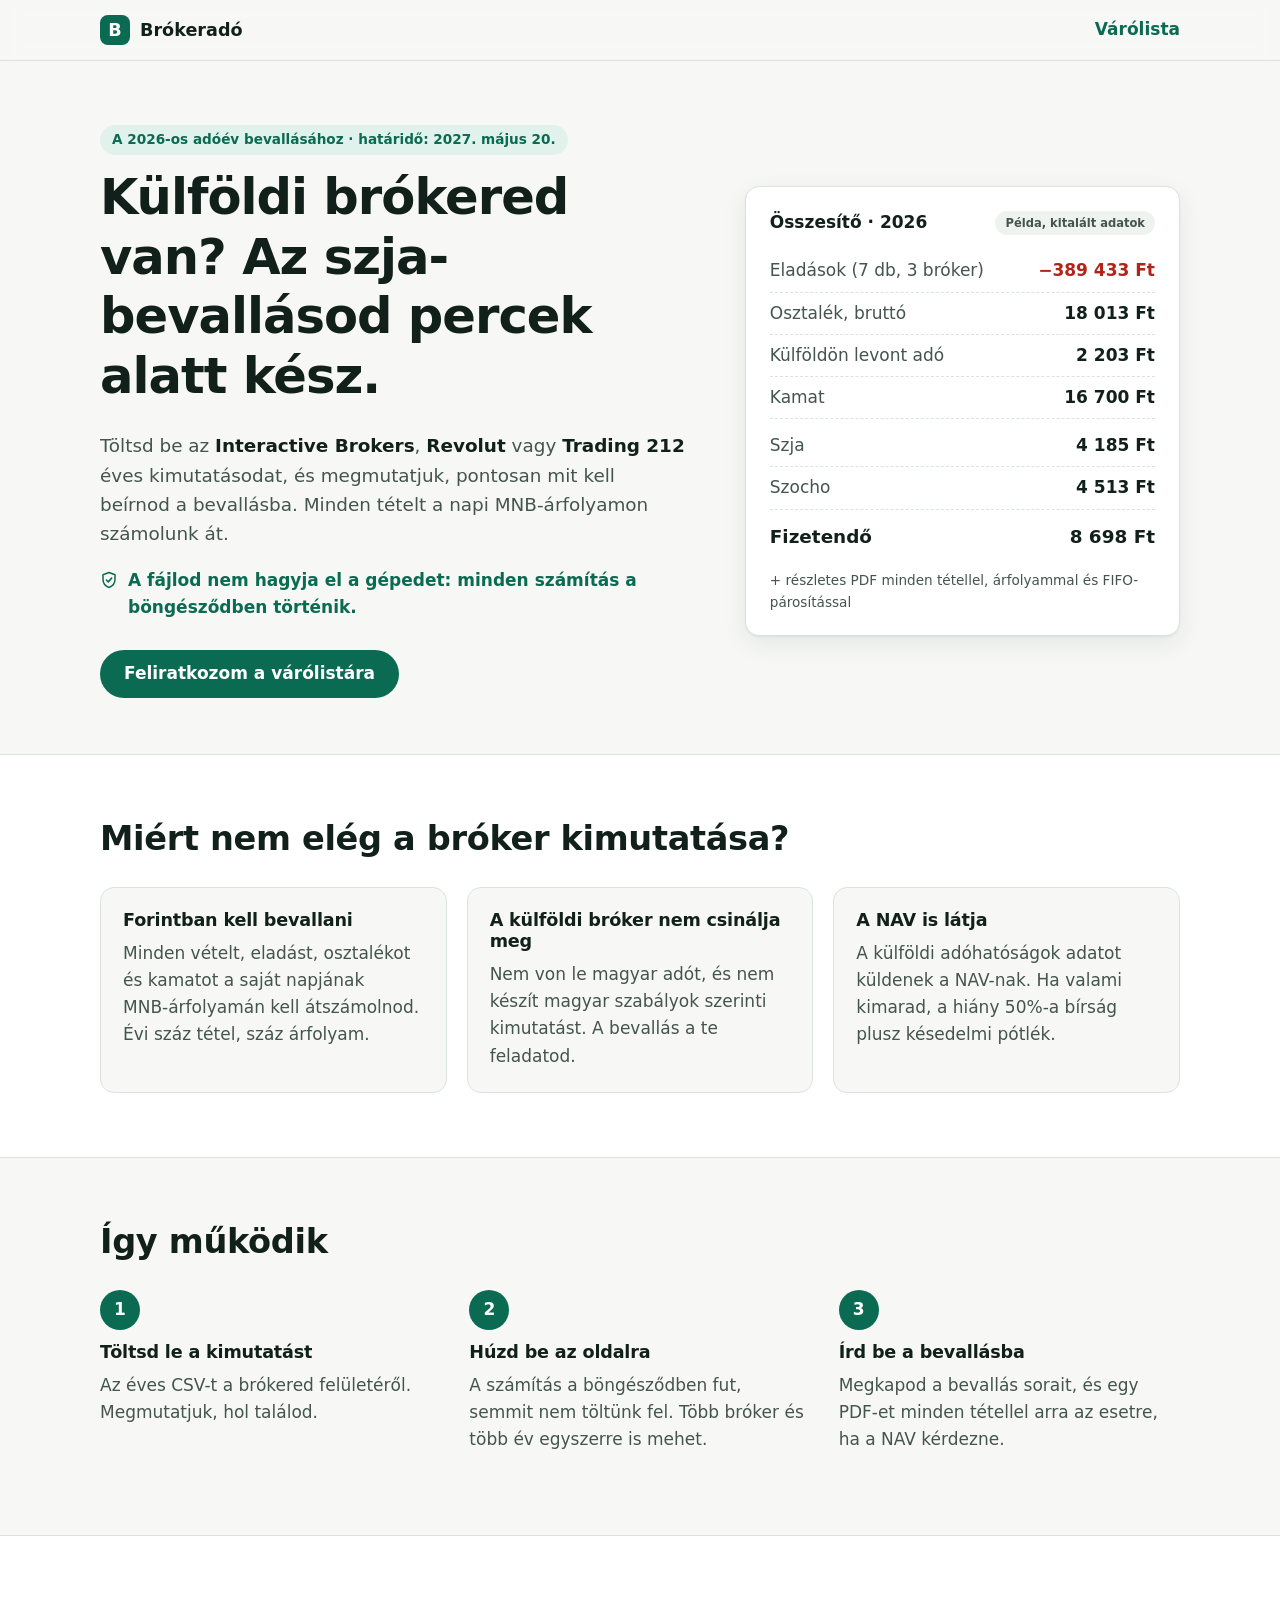
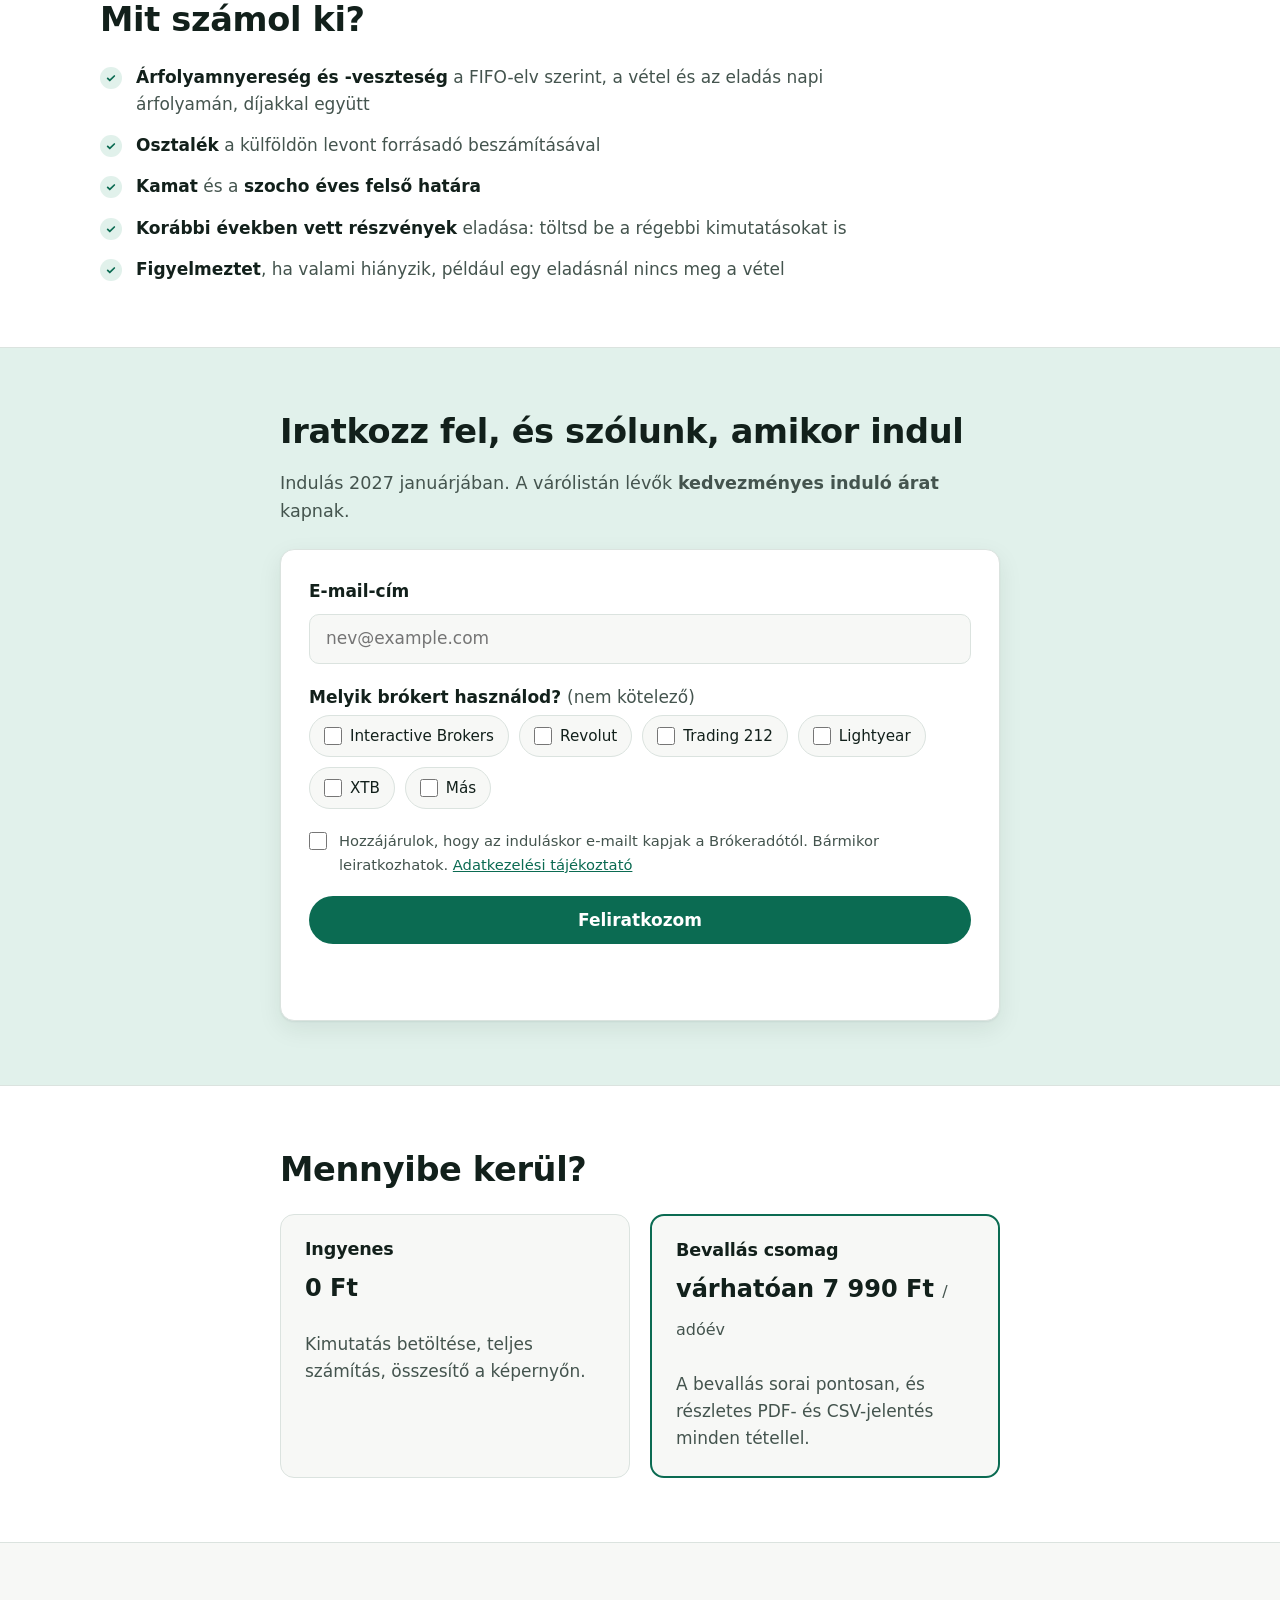
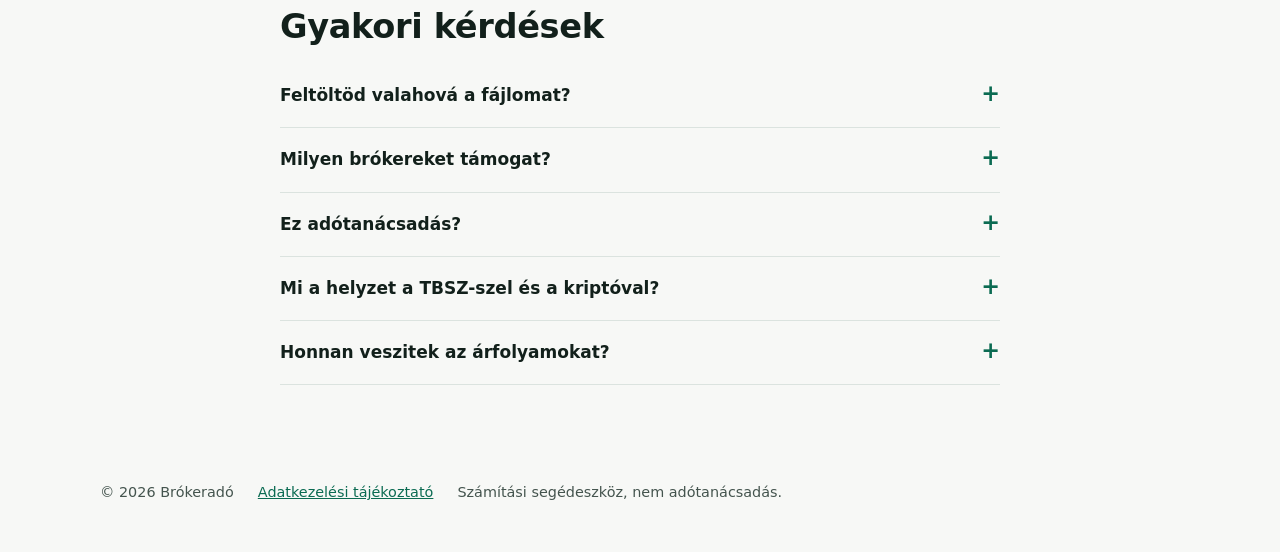
==== index.html @ fca20e9b "Deploy site from 8936e88" ====
<!doctype html>
<html lang="hu">
  <head>
    <meta charset="UTF-8" />
    <meta name="viewport" content="width=device-width, initial-scale=1.0" />
    <title>Brókeradó – külföldi bróker szja-bevallás percek alatt</title>
    <meta
      name="description"
      content="Interactive Brokers, Revolut vagy Trading 212 kimutatásból kiszámolja, mit kell beírnod az szja-bevallásba. Napi MNB-árfolyam, FIFO, osztalék, kamat. A fájlod nem hagyja el a gépedet."
    />
    <meta property="og:title" content="Brókeradó – külföldi bróker szja-bevallás percek alatt" />
    <meta property="og:description" content="Töltsd be a brókered éves kimutatását, és megkapod a bevallás sorait. Minden számítás a böngésződben fut." />
    <meta property="og:type" content="website" />
    <meta name="theme-color" content="#0b6b52" />
    <link rel="icon" href="data:image/svg+xml,%3Csvg xmlns='http://www.w3.org/2000/svg' viewBox='0 0 32 32'%3E%3Crect width='32' height='32' rx='7' fill='%230b6b52'/%3E%3Cpath d='M9 22V10h7.5a4 4 0 0 1 0 8H9m7.5 0 5 4' stroke='white' stroke-width='3' fill='none' stroke-linecap='round' stroke-linejoin='round'/%3E%3C/svg%3E" />
    <script type="module" crossorigin src="./assets/main-CGHMPjUC.js"></script>
    <link rel="stylesheet" crossorigin href="./assets/style-DZf1pcr6.css">
  </head>
  <body>
    <header class="topbar">
      <div class="wrap topbar-inner">
        <a class="brand" href="./">
          <span class="brand-mark" aria-hidden="true">B</span>
          Brókeradó
        </a>
        <a class="topbar-cta" href="#varolista">Várólista</a>
      </div>
    </header>

    <main>
      <section class="hero">
        <div class="wrap hero-grid">
          <div class="hero-copy">
            <p class="eyebrow">A 2026-os adóév bevallásához · határidő: 2027. május 20.</p>
            <h1>Külföldi brókered van? Az szja-bevallásod percek alatt kész.</h1>
            <p class="lead">
              Töltsd be az <strong>Interactive Brokers</strong>, <strong>Revolut</strong> vagy <strong>Trading 212</strong> éves
              kimutatásodat, és megmutatjuk, pontosan mit kell beírnod a bevallásba. Minden tételt a napi MNB-árfolyamon
              számolunk át.
            </p>
            <p class="privacy-badge">
              <svg viewBox="0 0 24 24" width="18" height="18" aria-hidden="true"><path d="M12 2 4 5v6c0 5 3.4 9.3 8 11 4.6-1.7 8-6 8-11V5l-8-3Z" fill="none" stroke="currentColor" stroke-width="2" stroke-linejoin="round"/><path d="m8.5 12 2.5 2.5 4.5-5" fill="none" stroke="currentColor" stroke-width="2" stroke-linecap="round" stroke-linejoin="round"/></svg>
              A fájlod nem hagyja el a gépedet: minden számítás a böngésződben történik.
            </p>
            <a class="button button-primary" href="#varolista">Feliratkozom a várólistára</a>
          </div>

          <figure class="result-card" aria-label="Példa egy összesítőre, kitalált adatokkal">
            <figcaption>
              <span>Összesítő · 2026</span>
              <span class="tag">Példa, kitalált adatok</span>
            </figcaption>
            <dl>
              <div><dt>Eladások (7 db, 3 bróker)</dt><dd class="neg">−389 433 Ft</dd></div>
              <div><dt>Osztalék, bruttó</dt><dd>18 013 Ft</dd></div>
              <div><dt>Külföldön levont adó</dt><dd>2 203 Ft</dd></div>
              <div><dt>Kamat</dt><dd>16 700 Ft</dd></div>
              <div class="sep"><dt>Szja</dt><dd>4 185 Ft</dd></div>
              <div><dt>Szocho</dt><dd>4 513 Ft</dd></div>
              <div class="total"><dt>Fizetendő</dt><dd>8 698 Ft</dd></div>
            </dl>
            <p class="result-foot">+ részletes PDF minden tétellel, árfolyammal és FIFO-párosítással</p>
          </figure>
        </div>
      </section>

      <section class="section problem">
        <div class="wrap">
          <h2>Miért nem elég a bróker kimutatása?</h2>
          <div class="cards three">
            <article class="card">
              <h3>Forintban kell bevallani</h3>
              <p>Minden vételt, eladást, osztalékot és kamatot a saját napjának MNB-árfolyamán kell átszámolnod. Évi száz tétel, száz árfolyam.</p>
            </article>
            <article class="card">
              <h3>A külföldi bróker nem csinálja meg</h3>
              <p>Nem von le magyar adót, és nem készít magyar szabályok szerinti kimutatást. A bevallás a te feladatod.</p>
            </article>
            <article class="card">
              <h3>A NAV is látja</h3>
              <p>A külföldi adóhatóságok adatot küldenek a NAV-nak. Ha valami kimarad, a hiány 50%-a bírság plusz késedelmi pótlék.</p>
            </article>
          </div>
        </div>
      </section>

      <section class="section how">
        <div class="wrap">
          <h2>Így működik</h2>
          <ol class="steps">
            <li>
              <span class="step-num">1</span>
              <h3>Töltsd le a kimutatást</h3>
              <p>Az éves CSV-t a brókered felületéről. Megmutatjuk, hol találod.</p>
            </li>
            <li>
              <span class="step-num">2</span>
              <h3>Húzd be az oldalra</h3>
              <p>A számítás a böngésződben fut, semmit nem töltünk fel. Több bróker és több év egyszerre is mehet.</p>
            </li>
            <li>
              <span class="step-num">3</span>
              <h3>Írd be a bevallásba</h3>
              <p>Megkapod a bevallás sorait, és egy PDF-et minden tétellel arra az esetre, ha a NAV kérdezne.</p>
            </li>
          </ol>
        </div>
      </section>

      <section class="section features">
        <div class="wrap">
          <h2>Mit számol ki?</h2>
          <ul class="checklist">
            <li><strong>Árfolyamnyereség és -veszteség</strong> a FIFO-elv szerint, a vétel és az eladás napi árfolyamán, díjakkal együtt</li>
            <li><strong>Osztalék</strong> a külföldön levont forrásadó beszámításával</li>
            <li><strong>Kamat</strong> és a <strong>szocho éves felső határa</strong></li>
            <li><strong>Korábbi években vett részvények</strong> eladása: töltsd be a régebbi kimutatásokat is</li>
            <li><strong>Figyelmeztet</strong>, ha valami hiányzik, például egy eladásnál nincs meg a vétel</li>
          </ul>
        </div>
      </section>

      <section class="section waitlist" id="varolista">
        <div class="wrap narrow">
          <h2>Iratkozz fel, és szólunk, amikor indul</h2>
          <p class="section-lead">
            Indulás 2027 januárjában. A várólistán lévők <strong>kedvezményes induló árat</strong> kapnak.
          </p>

          <form id="waitlist-form" class="form" novalidate>
            <label class="field">
              <span>E-mail-cím</span>
              <input type="email" name="email" autocomplete="email" required placeholder="nev@example.com" />
            </label>

            <fieldset class="field">
              <legend>Melyik brókert használod? <span class="optional">(nem kötelező)</span></legend>
              <div class="chips">
                <label><input type="checkbox" name="broker" value="ibkr" /> Interactive Brokers</label>
                <label><input type="checkbox" name="broker" value="revolut" /> Revolut</label>
                <label><input type="checkbox" name="broker" value="trading212" /> Trading 212</label>
                <label><input type="checkbox" name="broker" value="lightyear" /> Lightyear</label>
                <label><input type="checkbox" name="broker" value="xtb" /> XTB</label>
                <label><input type="checkbox" name="broker" value="other" /> Más</label>
              </div>
            </fieldset>

            <label class="consent">
              <input type="checkbox" name="consent" required />
              <span>
                Hozzájárulok, hogy az induláskor e-mailt kapjak a Brókeradótól. Bármikor leiratkozhatok.
                <a href="./adatkezeles.html">Adatkezelési tájékoztató</a>
              </span>
            </label>

            <!-- Honeypot: bots fill it, people never see it. -->
            <input class="hp" type="text" name="company" tabindex="-1" autocomplete="off" aria-hidden="true" />

            <button class="button button-primary" type="submit">Feliratkozom</button>
            <p class="form-status" role="status" aria-live="polite"></p>
          </form>
        </div>
      </section>

      <section class="section pricing">
        <div class="wrap narrow">
          <h2>Mennyibe kerül?</h2>
          <div class="price-grid">
            <div class="price-box">
              <h3>Ingyenes</h3>
              <p class="price">0 Ft</p>
              <p>Kimutatás betöltése, teljes számítás, összesítő a képernyőn.</p>
            </div>
            <div class="price-box featured">
              <h3>Bevallás csomag</h3>
              <p class="price">várhatóan 7 990 Ft <span>/ adóév</span></p>
              <p>A bevallás sorai pontosan, és részletes PDF- és CSV-jelentés minden tétellel.</p>
            </div>
          </div>
        </div>
      </section>

      <section class="section faq">
        <div class="wrap narrow">
          <h2>Gyakori kérdések</h2>
          <details>
            <summary>Feltöltöd valahová a fájlomat?</summary>
            <p>Nem. Az oldal a böngésződben számol, a fájl nem kerül semmilyen szerverre. Betöltés után internet nélkül is működik.</p>
          </details>
          <details>
            <summary>Milyen brókereket támogat?</summary>
            <p>Induláskor az Interactive Brokers, a Trading 212 és a Revolut kimutatásait. A várólistán jelezd, mit használsz: ez alapján bővítünk.</p>
          </details>
          <details>
            <summary>Ez adótanácsadás?</summary>
            <p>Nem. A Brókeradó számítási segédeszköz, a bevallásért te felelsz. A számítási szabályokat az indulás előtt adótanácsadóval ellenőriztetjük, és minden szabálynál feltüntetjük a jogszabályi forrást.</p>
          </details>
          <details>
            <summary>Mi a helyzet a TBSZ-szel és a kriptóval?</summary>
            <p>A magyar bankoknál vezetett TBSZ adóját a bank kezeli, ahhoz nincs szükség a Brókeradóra. Kriptót egyelőre nem számolunk.</p>
          </details>
          <details>
            <summary>Honnan veszitek az árfolyamokat?</summary>
            <p>A Magyar Nemzeti Bank hivatalos napi árfolyamaiból. Ha egy napon nincs jegyzés (hétvége, ünnep), az előtte utolsó közzétett árfolyamot használjuk.</p>
          </details>
        </div>
      </section>
    </main>

    <footer class="footer">
      <div class="wrap footer-inner">
        <span>© 2026 Brókeradó</span>
        <a href="./adatkezeles.html">Adatkezelési tájékoztató</a>
        <span>Számítási segédeszköz, nem adótanácsadás.</span>
      </div>
    </footer>

  </body>
</html>
---- assets/style-DZf1pcr6.css ----
:root{--bg:#f7f8f6;--surface:#fff;--surface-2:#eef3f0;--ink:#12201b;--ink-2:#44544e;--line:#dbe3df;--brand:#0b6b52;--brand-ink:#fff;--brand-soft:#e1f1eb;--neg:#b42318;--focus:#1f8a6c;--radius:14px;--shadow:0 1px 2px #12201b0f, 0 8px 24px #12201b14;--lightningcss-light:initial;--lightningcss-dark: ;color-scheme:light}@media (prefers-color-scheme:dark){:root{--bg:#0e1513;--surface:#152019;--surface-2:#1b2a23;--ink:#e7efeb;--ink-2:#a8b8b1;--line:#2a3a33;--brand:#3fbf95;--brand-ink:#06231a;--brand-soft:#173a2e;--neg:#ff8a80;--focus:#5fd6ad;--shadow:0 1px 2px #0000004d, 0 8px 24px #0000004d;--lightningcss-light: ;--lightningcss-dark:initial;color-scheme:dark}}*,:before,:after{box-sizing:border-box}html{scroll-behavior:smooth}body{background:var(--bg);color:var(--ink);-webkit-font-smoothing:antialiased;margin:0;font:17px/1.6 system-ui,-apple-system,Segoe UI,Roboto,Helvetica Neue,Arial,sans-serif}a{color:var(--brand)}h1,h2,h3{letter-spacing:-.01em;margin:0 0 .5em;line-height:1.2}h1{letter-spacing:-.02em;font-size:clamp(2rem,4.5vw,3.1rem)}h2{font-size:clamp(1.5rem,3vw,2.1rem)}h3{font-size:1.1rem}p{margin:0 0 1em}:focus-visible{outline:3px solid var(--focus);outline-offset:2px;border-radius:6px}.wrap{max-width:1120px;margin:0 auto;padding:0 20px}.wrap.narrow{max-width:760px}.topbar{z-index:10;background:color-mix(in srgb, var(--bg) 88%, transparent);-webkit-backdrop-filter:blur(10px);backdrop-filter:blur(10px);border-bottom:1px solid var(--line);position:sticky;top:0}.topbar-inner{justify-content:space-between;align-items:center;height:60px;display:flex}.brand{color:var(--ink);align-items:center;gap:10px;font-size:1.1rem;font-weight:700;text-decoration:none;display:inline-flex}.brand-mark{background:var(--brand);width:30px;height:30px;color:var(--brand-ink);border-radius:8px;place-items:center;font-weight:800;display:grid}.topbar-cta{font-weight:600;text-decoration:none}.button{min-height:48px;font:inherit;cursor:pointer;border:0;border-radius:999px;justify-content:center;align-items:center;padding:0 24px;font-weight:650;text-decoration:none;transition:transform .15s,filter .15s;display:inline-flex}.button-primary{background:var(--brand);color:var(--brand-ink)}.button-primary:hover{filter:brightness(1.08)}.button-primary:active{transform:translateY(1px)}.button[disabled]{opacity:.6;cursor:progress}.hero{padding:64px 0 56px}.hero-grid{grid-template-columns:1.15fr .85fr;align-items:center;gap:56px;display:grid}.eyebrow{background:var(--brand-soft);color:var(--brand);border-radius:999px;padding:4px 12px;font-size:.85rem;font-weight:650;display:inline-block}.lead{color:var(--ink-2);max-width:38em;font-size:1.15rem}.lead strong{color:var(--ink)}.privacy-badge{color:var(--brand);align-items:flex-start;gap:10px;margin-bottom:28px;font-weight:600;display:flex}.privacy-badge svg{flex:none;margin-top:4px}.result-card{background:var(--surface);border:1px solid var(--line);border-radius:var(--radius);box-shadow:var(--shadow);font-variant-numeric:tabular-nums;margin:0;padding:22px 24px}.result-card figcaption{justify-content:space-between;align-items:center;gap:12px;margin-bottom:14px;font-weight:700;display:flex}.tag{color:var(--ink-2);background:var(--surface-2);white-space:nowrap;border-radius:999px;padding:3px 10px;font-size:.72rem;font-weight:600}.result-card dl{margin:0}.result-card dl>div{border-bottom:1px dashed var(--line);justify-content:space-between;gap:16px;padding:7px 0;display:flex}.result-card dt{color:var(--ink-2)}.result-card dd{white-space:nowrap;margin:0;font-weight:600}.result-card .neg{color:var(--neg)}.result-card .sep{margin-top:6px}.result-card .total{border-bottom:0;padding-top:12px;font-size:1.15rem}.result-card .total dt,.result-card .total dd{color:var(--ink);font-weight:800}.result-foot{color:var(--ink-2);margin:12px 0 0;font-size:.85rem}.section{padding:64px 0}.section:nth-of-type(2n){background:var(--surface);border-block:1px solid var(--line)}.section-lead{color:var(--ink-2);font-size:1.1rem}.cards{gap:20px;margin-top:28px;display:grid}.cards.three{grid-template-columns:repeat(3,1fr)}.card{background:var(--bg);border:1px solid var(--line);border-radius:var(--radius);padding:22px}.card p{color:var(--ink-2);margin:0}.steps{grid-template-columns:repeat(3,1fr);gap:28px;margin:28px 0 0;padding:0;list-style:none;display:grid}.steps p{color:var(--ink-2)}.step-num{background:var(--brand);width:40px;height:40px;color:var(--brand-ink);border-radius:50%;place-items:center;margin-bottom:12px;font-weight:800;display:grid}.checklist{gap:14px;max-width:820px;margin:24px 0 0;padding:0;list-style:none;display:grid}.checklist li{color:var(--ink-2);padding-left:36px;position:relative}.checklist li strong{color:var(--ink)}.checklist li:before{content:"";background:var(--brand-soft) url("data:image/svg+xml,%3Csvg xmlns='http://www.w3.org/2000/svg' viewBox='0 0 24 24'%3E%3Cpath d='m7 12.5 3.2 3.2L17 9' fill='none' stroke='%230b6b52' stroke-width='2.6' stroke-linecap='round' stroke-linejoin='round'/%3E%3C/svg%3E") center/16px no-repeat;border-radius:50%;width:22px;height:22px;position:absolute;top:3px;left:0}.waitlist{background:var(--brand-soft)!important}.form{background:var(--surface);border:1px solid var(--line);border-radius:var(--radius);box-shadow:var(--shadow);gap:20px;margin-top:24px;padding:28px;display:grid}.field{border:0;gap:8px;min-width:0;margin:0;padding:0;display:grid}.field>span,.field legend{padding:0;font-weight:650}.optional{color:var(--ink-2);font-weight:400}input[type=email]{border:1.5px solid var(--line);background:var(--bg);width:100%;min-height:50px;color:var(--ink);font:inherit;border-radius:10px;padding:0 16px}input[type=email]:focus{border-color:var(--focus);box-shadow:0 0 0 3px color-mix(in srgb, var(--focus) 25%, transparent);outline:none}input[aria-invalid=true]{border-color:var(--neg)}.chips{flex-wrap:wrap;gap:10px;margin-top:4px;display:flex}.chips label{border:1.5px solid var(--line);background:var(--bg);cursor:pointer;-webkit-user-select:none;user-select:none;border-radius:999px;align-items:center;gap:8px;padding:8px 14px;font-size:.95rem;display:inline-flex}.chips label:has(input:checked){border-color:var(--brand);background:var(--brand-soft);color:var(--brand);font-weight:600}.chips input,.consent input{accent-color:var(--brand);width:18px;height:18px;margin:0}.consent{color:var(--ink-2);align-items:flex-start;gap:12px;font-size:.92rem;display:flex}.consent input{flex:none;margin-top:3px}.hp{opacity:0;width:1px;height:1px;position:absolute;left:-9999px}.form-status{min-height:1.6em;margin:0;font-weight:600}.form-status.ok{color:var(--brand)}.form-status.error{color:var(--neg)}.form.done .field,.form.done .consent,.form.done button{display:none}.price-grid{grid-template-columns:1fr 1fr;gap:20px;margin-top:24px;display:grid}.price-box{border:1px solid var(--line);border-radius:var(--radius);background:var(--bg);padding:24px}.price-box.featured{border:2px solid var(--brand)}.price-box p:last-child{color:var(--ink-2);margin:0}.price{font-size:1.5rem;font-weight:800}.price span{color:var(--ink-2);font-size:1rem;font-weight:500}details{border-bottom:1px solid var(--line);padding:4px 0}summary{cursor:pointer;justify-content:space-between;gap:16px;padding:14px 0;font-weight:650;list-style:none;display:flex}summary::-webkit-details-marker{display:none}summary:after{content:"+";color:var(--brand);font-size:1.4rem;line-height:1}details[open] summary:after{content:"–"}details p{color:var(--ink-2)}.footer{color:var(--ink-2);padding:32px 0 48px;font-size:.9rem}.footer-inner{flex-wrap:wrap;gap:8px 24px;display:flex}.legal{padding:48px 0 64px}.legal h2{margin-top:2em;font-size:1.25rem}.legal p,.legal li{color:var(--ink-2)}.legal .todo{color:#5c4500;background:#fff3c4;border-radius:4px;padding:0 4px}@media (width<=860px){.hero{padding:40px 0}.hero-grid,.cards.three,.steps,.price-grid{grid-template-columns:1fr}.hero-grid{gap:36px}.section{padding:48px 0}.form{padding:20px}}@media (width<=420px){.wrap{padding:0 16px}.topbar-cta{font-size:.95rem}.hero-copy .button{width:100%}}@media (prefers-reduced-motion:reduce){html{scroll-behavior:auto}.button{transition:none}}
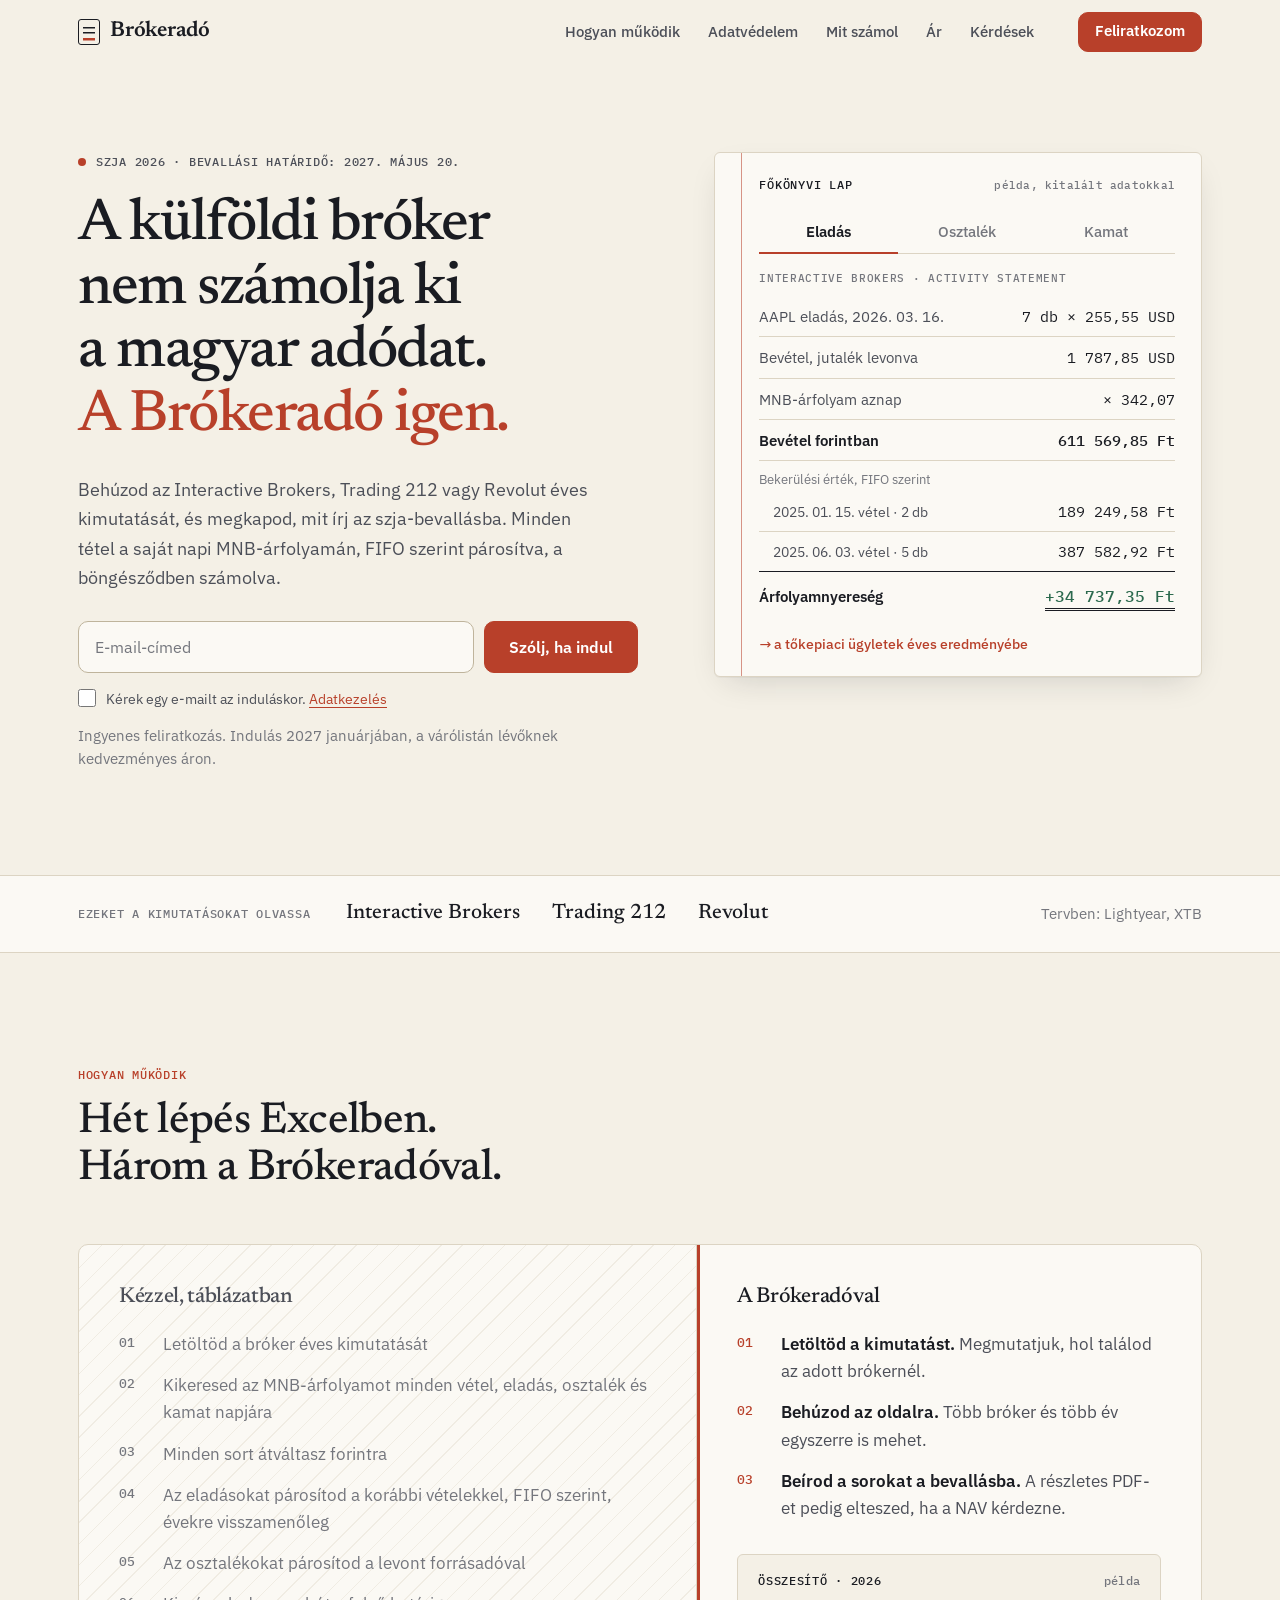
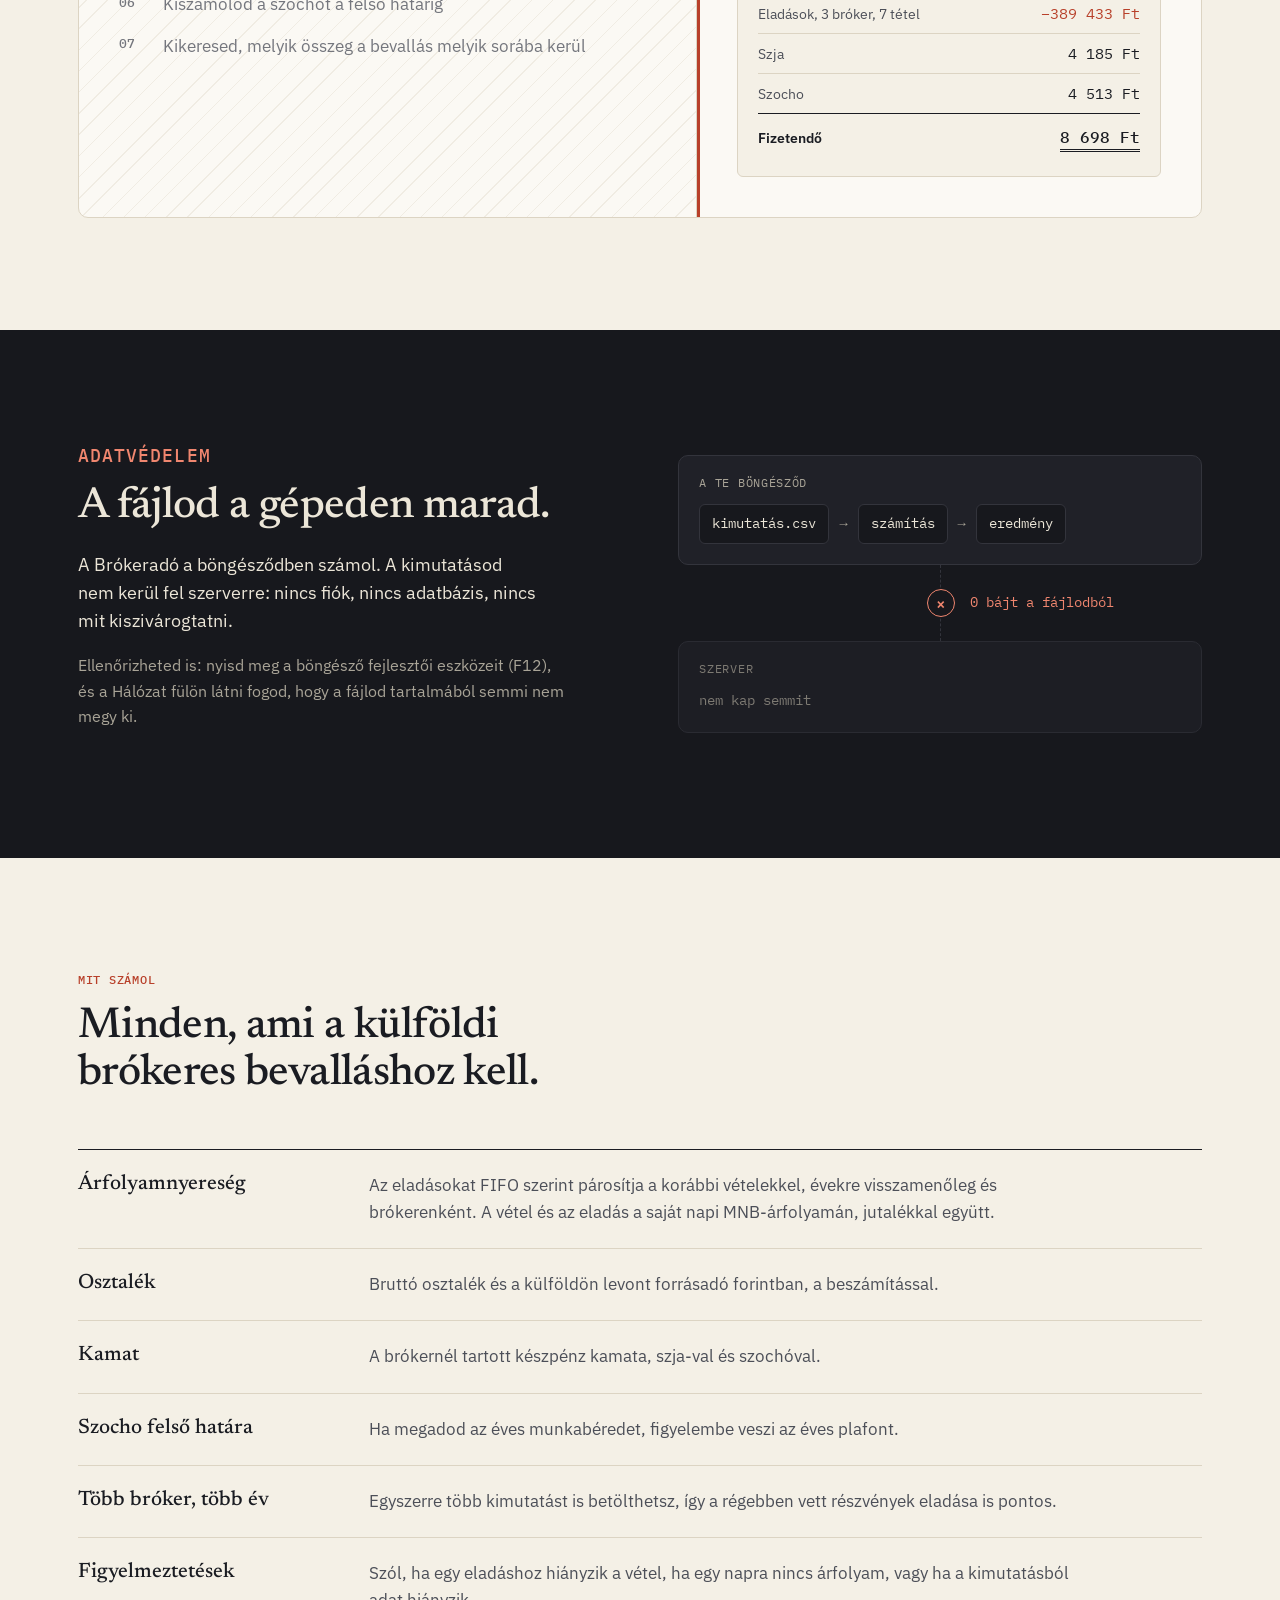
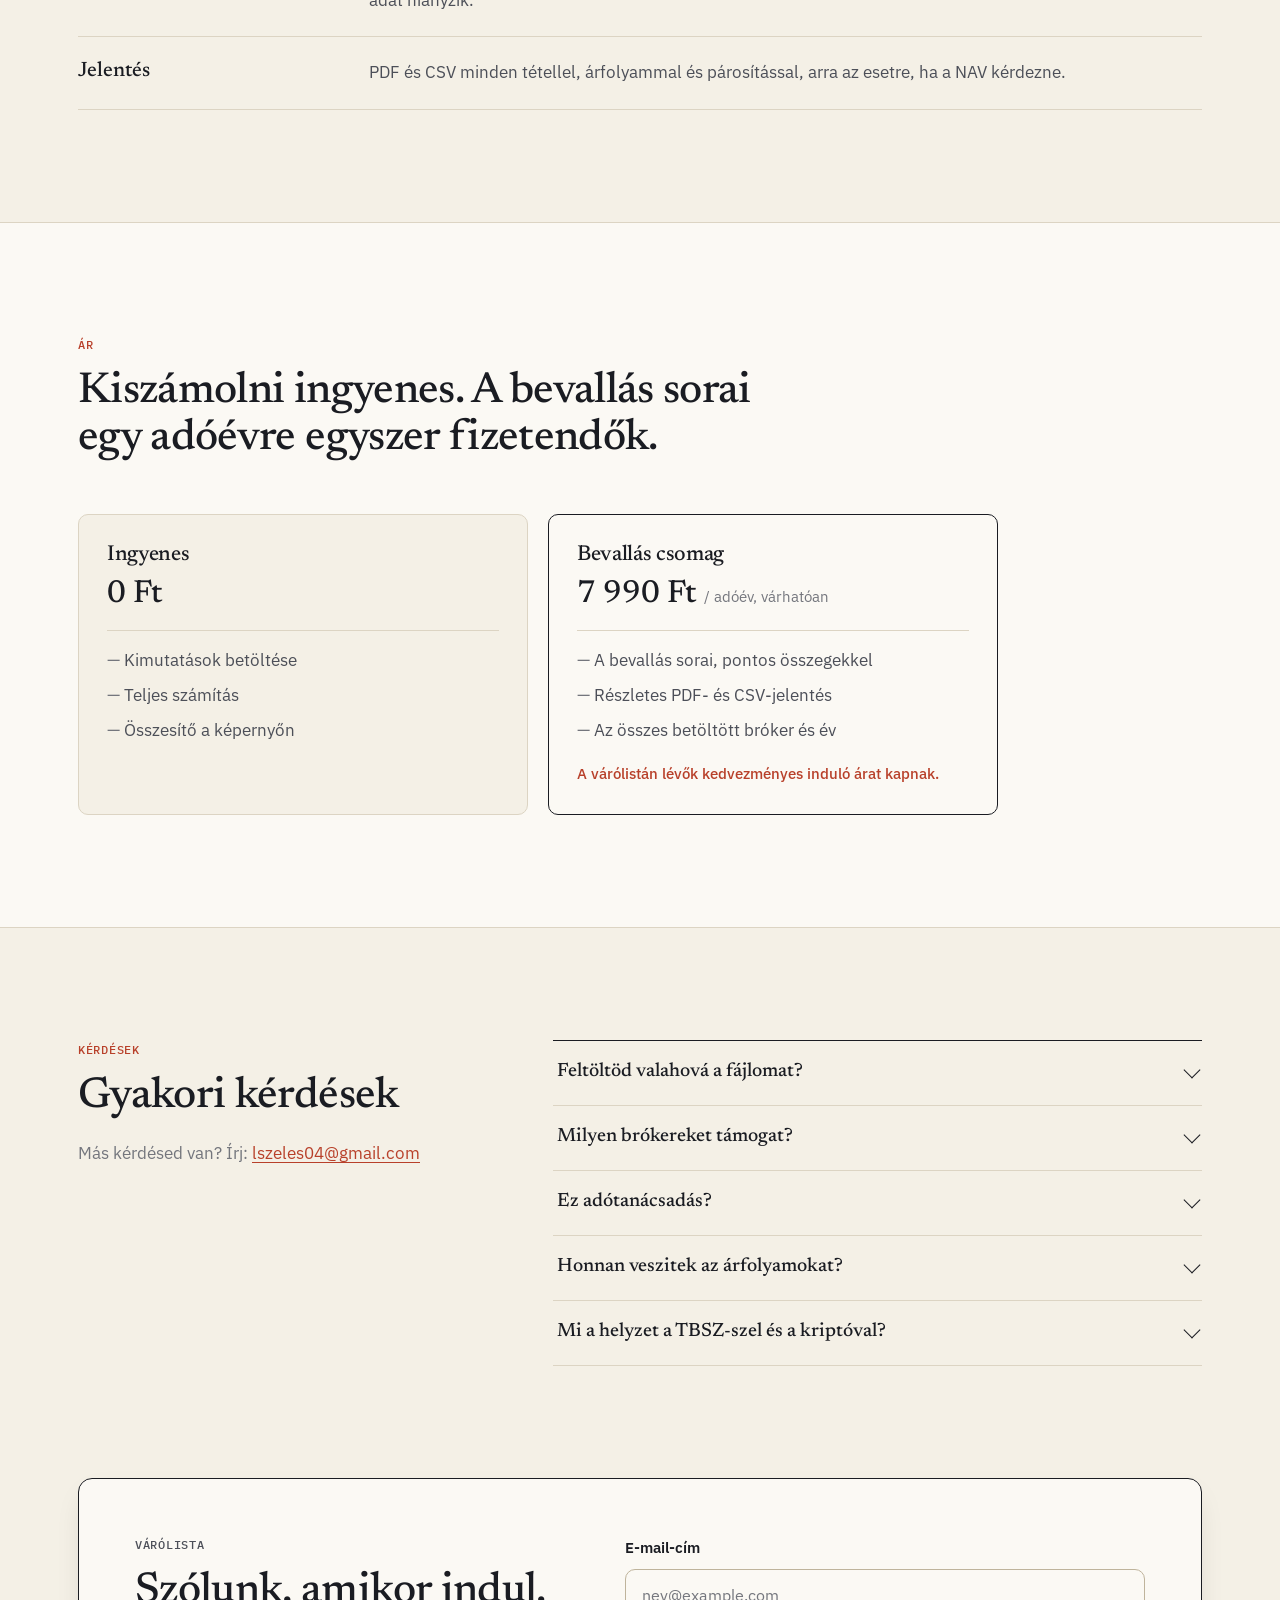
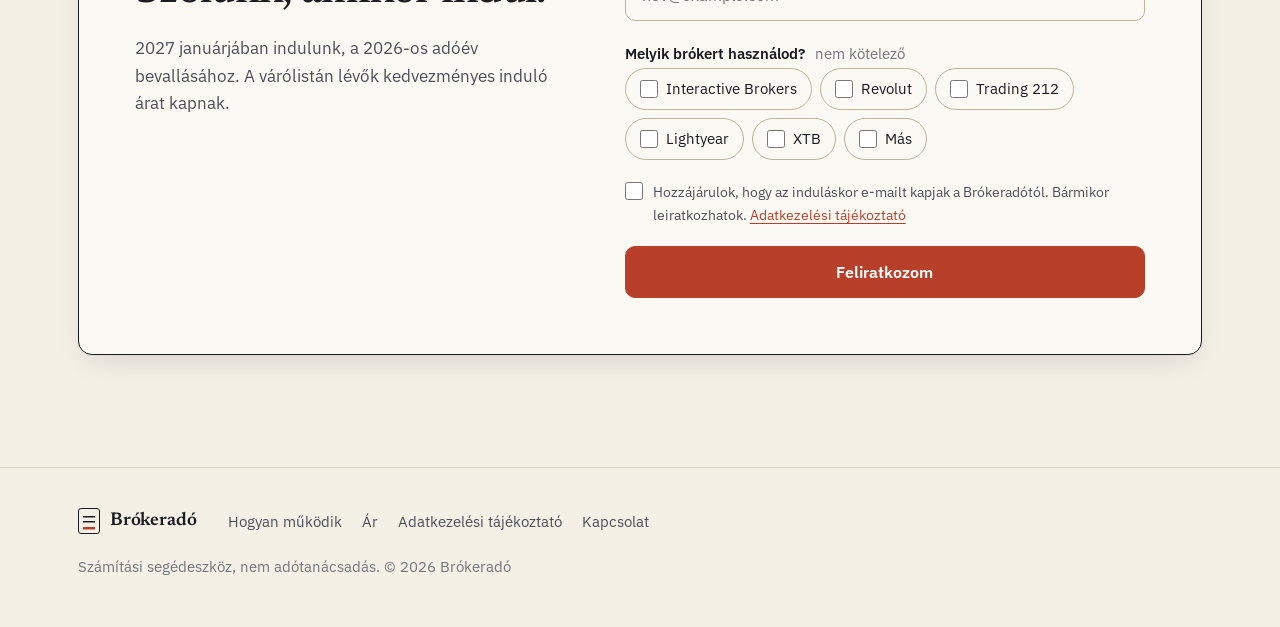
==== commit fceba479: "Deploy site from 5f9d0f9" ====
--- a/index.html
+++ b/index.html
@@ -3,215 +3,380 @@
   <head>
     <meta charset="UTF-8" />
     <meta name="viewport" content="width=device-width, initial-scale=1.0" />
-    <title>Brókeradó – külföldi bróker szja-bevallás percek alatt</title>
+    <title>Brókeradó – szja-bevallás külföldi brókeres befektetésekről</title>
     <meta
       name="description"
-      content="Interactive Brokers, Revolut vagy Trading 212 kimutatásból kiszámolja, mit kell beírnod az szja-bevallásba. Napi MNB-árfolyam, FIFO, osztalék, kamat. A fájlod nem hagyja el a gépedet."
+      content="Interactive Brokers, Trading 212 vagy Revolut kimutatásból kiszámolja, mit kell beírnod az szja-bevallásba. Napi MNB-árfolyam, FIFO, osztalék, kamat. A fájlod nem hagyja el a gépedet."
     />
-    <meta property="og:title" content="Brókeradó – külföldi bróker szja-bevallás percek alatt" />
-    <meta property="og:description" content="Töltsd be a brókered éves kimutatását, és megkapod a bevallás sorait. Minden számítás a böngésződben fut." />
+    <meta property="og:title" content="Brókeradó – a külföldi bróker nem számolja ki a magyar adódat" />
+    <meta property="og:description" content="Behúzod a bróker éves kimutatását, és megkapod a bevallás sorait. Minden a böngésződben fut, feltöltés nélkül." />
     <meta property="og:type" content="website" />
-    <meta name="theme-color" content="#0b6b52" />
-    <link rel="icon" href="data:image/svg+xml,%3Csvg xmlns='http://www.w3.org/2000/svg' viewBox='0 0 32 32'%3E%3Crect width='32' height='32' rx='7' fill='%230b6b52'/%3E%3Cpath d='M9 22V10h7.5a4 4 0 0 1 0 8H9m7.5 0 5 4' stroke='white' stroke-width='3' fill='none' stroke-linecap='round' stroke-linejoin='round'/%3E%3C/svg%3E" />
-    <script type="module" crossorigin src="./assets/main-CGHMPjUC.js"></script>
-    <link rel="stylesheet" crossorigin href="./assets/style-DZf1pcr6.css">
+    <meta name="theme-color" content="#f4f0e6" media="(prefers-color-scheme: light)" />
+    <meta name="theme-color" content="#121317" media="(prefers-color-scheme: dark)" />
+    <link rel="icon" href="data:image/svg+xml,%3Csvg xmlns='http://www.w3.org/2000/svg' viewBox='0 0 32 32'%3E%3Crect width='32' height='32' rx='6' fill='%231a1c22'/%3E%3Cpath d='M9 8v16M9 8h7a4 4 0 0 1 0 8H9h8a4 4 0 0 1 0 8H9' stroke='%23f4f0e6' stroke-width='2.6' fill='none' stroke-linejoin='round'/%3E%3Cpath d='M22 24h4' stroke='%23e0583d' stroke-width='2.6' stroke-linecap='round'/%3E%3C/svg%3E" />
+    <script type="module" crossorigin src="./assets/main-Bn46tA7g.js"></script>
+    <link rel="stylesheet" crossorigin href="./assets/style-DjPH11_Q.css">
   </head>
   <body>
-    <header class="topbar">
-      <div class="wrap topbar-inner">
-        <a class="brand" href="./">
-          <span class="brand-mark" aria-hidden="true">B</span>
+    <a class="skip" href="#tartalom">Ugrás a tartalomra</a>
+
+    <header class="site-header">
+      <div class="wrap header-inner">
+        <a class="wordmark" href="./" aria-label="Brókeradó, főoldal">
+          <span class="wordmark-mark" aria-hidden="true"></span>
           Brókeradó
         </a>
-        <a class="topbar-cta" href="#varolista">Várólista</a>
+        <nav class="site-nav" aria-label="Fő navigáció">
+          <a href="#hogyan">Hogyan működik</a>
+          <a href="#adatvedelem">Adatvédelem</a>
+          <a href="#mit-szamol">Mit számol</a>
+          <a href="#ar">Ár</a>
+          <a href="#gyik">Kérdések</a>
+        </nav>
+        <a class="btn btn-small" href="#varolista">Feliratkozom</a>
       </div>
     </header>
 
-    <main>
+    <main id="tartalom">
+      <!-- ============ HERO ============ -->
       <section class="hero">
         <div class="wrap hero-grid">
           <div class="hero-copy">
-            <p class="eyebrow">A 2026-os adóév bevallásához · határidő: 2027. május 20.</p>
-            <h1>Külföldi brókered van? Az szja-bevallásod percek alatt kész.</h1>
+            <p class="kicker"><span class="dot" aria-hidden="true"></span>Szja 2026 · bevallási határidő: 2027. május 20.</p>
+            <h1>A külföldi bróker nem számolja ki a&nbsp;magyar adódat. <span class="accent">A&nbsp;Brókeradó igen.</span></h1>
             <p class="lead">
-              Töltsd be az <strong>Interactive Brokers</strong>, <strong>Revolut</strong> vagy <strong>Trading 212</strong> éves
-              kimutatásodat, és megmutatjuk, pontosan mit kell beírnod a bevallásba. Minden tételt a napi MNB-árfolyamon
-              számolunk át.
+              Behúzod az Interactive Brokers, Trading 212 vagy Revolut éves kimutatását, és megkapod, mit írj az
+              szja-bevallásba. Minden tétel a saját napi MNB-árfolyamán, FIFO szerint párosítva, a böngésződben számolva.
             </p>
-            <p class="privacy-badge">
-              <svg viewBox="0 0 24 24" width="18" height="18" aria-hidden="true"><path d="M12 2 4 5v6c0 5 3.4 9.3 8 11 4.6-1.7 8-6 8-11V5l-8-3Z" fill="none" stroke="currentColor" stroke-width="2" stroke-linejoin="round"/><path d="m8.5 12 2.5 2.5 4.5-5" fill="none" stroke="currentColor" stroke-width="2" stroke-linecap="round" stroke-linejoin="round"/></svg>
-              A fájlod nem hagyja el a gépedet: minden számítás a böngésződben történik.
+
+            <form class="signup signup-inline" data-waitlist data-followup novalidate>
+              <div class="signup-row">
+                <label class="visually-hidden" for="hero-email">E-mail-cím</label>
+                <input id="hero-email" type="email" name="email" autocomplete="email" required placeholder="E-mail-címed" />
+                <button class="btn" type="submit">Szólj, ha indul</button>
+              </div>
+              <label class="consent">
+                <input type="checkbox" name="consent" required />
+                <span>Kérek egy e-mailt az induláskor. <a href="./adatkezeles.html">Adatkezelés</a></span>
+              </label>
+              <input class="hp" type="text" name="company" tabindex="-1" autocomplete="off" aria-hidden="true" />
+              <p class="form-status" role="status" aria-live="polite"></p>
+              <div class="followup" hidden>
+                <p class="followup-q">Melyik brókert használod? Ez alapján döntjük el, mit támogassunk először.</p>
+                <div class="chips">
+                  <label><input type="checkbox" name="broker" value="ibkr" />Interactive Brokers</label>
+                  <label><input type="checkbox" name="broker" value="revolut" />Revolut</label>
+                  <label><input type="checkbox" name="broker" value="trading212" />Trading 212</label>
+                  <label><input type="checkbox" name="broker" value="lightyear" />Lightyear</label>
+                  <label><input type="checkbox" name="broker" value="xtb" />XTB</label>
+                  <label><input type="checkbox" name="broker" value="other" />Más</label>
+                </div>
+                <button class="btn btn-ghost followup-send" type="button">Elküldöm</button>
+              </div>
+            </form>
+            <p class="hero-note">Ingyenes feliratkozás. Indulás 2027 januárjában, a várólistán lévőknek kedvezményes áron.</p>
+          </div>
+
+          <!-- Ledger: shows what the product actually does, one transaction at a time. -->
+          <figure class="ledger" aria-label="Példa: így lesz egy tételből bevallási adat (kitalált adatok)">
+            <div class="ledger-head">
+              <span class="ledger-title">Főkönyvi lap</span>
+              <span class="ledger-tag">példa, kitalált adatokkal</span>
+            </div>
+            <div class="tabs" role="tablist" aria-label="Példa tétel típusa">
+              <button role="tab" id="tab-sale" aria-controls="panel-sale" aria-selected="true">Eladás</button>
+              <button role="tab" id="tab-div" aria-controls="panel-div" aria-selected="false" tabindex="-1">Osztalék</button>
+              <button role="tab" id="tab-int" aria-controls="panel-int" aria-selected="false" tabindex="-1">Kamat</button>
+            </div>
+
+            <div class="ledger-panel" role="tabpanel" id="panel-sale" aria-labelledby="tab-sale">
+              <p class="ledger-source">Interactive Brokers · Activity Statement</p>
+              <dl class="rows">
+                <div><dt>AAPL eladás, 2026. 03. 16.</dt><dd>7 db × 255,55 USD</dd></div>
+                <div><dt>Bevétel, jutalék levonva</dt><dd>1 787,85 USD</dd></div>
+                <div><dt>MNB-árfolyam aznap</dt><dd>× 342,07</dd></div>
+                <div class="strong"><dt>Bevétel forintban</dt><dd>611 569,85 Ft</dd></div>
+                <div class="group"><dt>Bekerülési érték, FIFO szerint</dt><dd></dd></div>
+                <div class="sub"><dt>2025. 01. 15. vétel · 2 db</dt><dd>189 249,58 Ft</dd></div>
+                <div class="sub"><dt>2025. 06. 03. vétel · 5 db</dt><dd>387 582,92 Ft</dd></div>
+                <div class="total"><dt>Árfolyamnyereség</dt><dd class="pos">+34 737,35 Ft</dd></div>
+              </dl>
+              <p class="ledger-dest">→ a tőkepiaci ügyletek éves eredményébe</p>
+            </div>
+
+            <div class="ledger-panel" role="tabpanel" id="panel-div" aria-labelledby="tab-div" hidden>
+              <p class="ledger-source">Interactive Brokers · Dividends</p>
+              <dl class="rows">
+                <div><dt>MSFT osztalék, 2026. 03. 12.</dt><dd>60 db × 0,83 USD</dd></div>
+                <div><dt>Bruttó osztalék</dt><dd>49,80 USD</dd></div>
+                <div><dt>Levont amerikai forrásadó, 30%</dt><dd>14,94 USD</dd></div>
+                <div><dt>MNB-árfolyam aznap</dt><dd>× 335,25</dd></div>
+                <div class="strong"><dt>Bruttó osztalék forintban</dt><dd>16 695,45 Ft</dd></div>
+                <div class="total"><dt>Külföldön levont adó forintban</dt><dd>5 008,64 Ft</dd></div>
+              </dl>
+              <p class="ledger-dest">→ az osztalék soraiba, a külföldi adó beszámításával</p>
+            </div>
+
+            <div class="ledger-panel" role="tabpanel" id="panel-int" aria-labelledby="tab-int" hidden>
+              <p class="ledger-source">Interactive Brokers · Interest</p>
+              <dl class="rows">
+                <div><dt>EUR kamat, 2026. 06. 03.</dt><dd>18,40 EUR</dd></div>
+                <div><dt>MNB-árfolyam aznap</dt><dd>× 355,76</dd></div>
+                <div class="strong"><dt>Kamat forintban</dt><dd>6 545,98 Ft</dd></div>
+                <div><dt>Szja, 15%</dt><dd>981,90 Ft</dd></div>
+                <div class="total"><dt>Szocho, 13%</dt><dd>850,98 Ft</dd></div>
+              </dl>
+              <p class="ledger-dest">→ a kamatjövedelem soraiba</p>
+            </div>
+          </figure>
+        </div>
+      </section>
+
+      <!-- ============ SUPPORTED BROKERS ============ -->
+      <section class="brokers" aria-label="Támogatott brókerek">
+        <div class="wrap brokers-inner">
+          <span class="label">Ezeket a kimutatásokat olvassa</span>
+          <ul>
+            <li>Interactive Brokers</li>
+            <li>Trading 212</li>
+            <li>Revolut</li>
+          </ul>
+          <span class="soon">Tervben: Lightyear, XTB</span>
+        </div>
+      </section>
+
+      <!-- ============ BEFORE / AFTER ============ -->
+      <section class="section" id="hogyan">
+        <div class="wrap">
+          <header class="section-head">
+            <p class="eyebrow">Hogyan működik</p>
+            <h2>Hét lépés Excelben. Három a&nbsp;Brókeradóval.</h2>
+          </header>
+
+          <div class="compare">
+            <div class="compare-col compare-old">
+              <h3>Kézzel, táblázatban</h3>
+              <ol>
+                <li>Letöltöd a bróker éves kimutatását</li>
+                <li>Kikeresed az MNB-árfolyamot minden vétel, eladás, osztalék és kamat napjára</li>
+                <li>Minden sort átváltasz forintra</li>
+                <li>Az eladásokat párosítod a korábbi vételekkel, FIFO szerint, évekre visszamenőleg</li>
+                <li>Az osztalékokat párosítod a levont forrásadóval</li>
+                <li>Kiszámolod a szochót a felső határig</li>
+                <li>Kikeresed, melyik összeg a bevallás melyik sorába kerül</li>
+              </ol>
+            </div>
+            <div class="compare-col compare-new">
+              <h3>A Brókeradóval</h3>
+              <ol>
+                <li><strong>Letöltöd a kimutatást.</strong> Megmutatjuk, hol találod az adott brókernél.</li>
+                <li><strong>Behúzod az oldalra.</strong> Több bróker és több év egyszerre is mehet.</li>
+                <li><strong>Beírod a sorokat a bevallásba.</strong> A részletes PDF-et pedig elteszed, ha a NAV kérdezne.</li>
+              </ol>
+              <div class="mini-result" aria-label="Példa összesítő, kitalált adatokkal">
+                <p class="mini-title">Összesítő · 2026 <span>példa</span></p>
+                <dl class="rows">
+                  <div><dt>Eladások, 3 bróker, 7 tétel</dt><dd class="neg">−389 433 Ft</dd></div>
+                  <div><dt>Szja</dt><dd>4 185 Ft</dd></div>
+                  <div><dt>Szocho</dt><dd>4 513 Ft</dd></div>
+                  <div class="total"><dt>Fizetendő</dt><dd>8 698 Ft</dd></div>
+                </dl>
+              </div>
+            </div>
+          </div>
+        </div>
+      </section>
+
+      <!-- ============ PRIVACY ============ -->
+      <section class="section section-dark" id="adatvedelem">
+        <div class="wrap privacy-grid">
+          <div>
+            <p class="eyebrow">Adatvédelem</p>
+            <h2>A fájlod a gépeden marad.</h2>
+            <p>
+              A Brókeradó a böngésződben számol. A kimutatásod nem kerül fel szerverre: nincs fiók, nincs adatbázis, nincs
+              mit kiszivárogtatni.
             </p>
-            <a class="button button-primary" href="#varolista">Feliratkozom a várólistára</a>
-          </div>
-
-          <figure class="result-card" aria-label="Példa egy összesítőre, kitalált adatokkal">
-            <figcaption>
-              <span>Összesítő · 2026</span>
-              <span class="tag">Példa, kitalált adatok</span>
-            </figcaption>
-            <dl>
-              <div><dt>Eladások (7 db, 3 bróker)</dt><dd class="neg">−389 433 Ft</dd></div>
-              <div><dt>Osztalék, bruttó</dt><dd>18 013 Ft</dd></div>
-              <div><dt>Külföldön levont adó</dt><dd>2 203 Ft</dd></div>
-              <div><dt>Kamat</dt><dd>16 700 Ft</dd></div>
-              <div class="sep"><dt>Szja</dt><dd>4 185 Ft</dd></div>
-              <div><dt>Szocho</dt><dd>4 513 Ft</dd></div>
-              <div class="total"><dt>Fizetendő</dt><dd>8 698 Ft</dd></div>
-            </dl>
-            <p class="result-foot">+ részletes PDF minden tétellel, árfolyammal és FIFO-párosítással</p>
-          </figure>
-        </div>
-      </section>
-
-      <section class="section problem">
+            <p class="muted">
+              Ellenőrizheted is: nyisd meg a böngésző fejlesztői eszközeit (F12), és a Hálózat fülön látni fogod, hogy a
+              fájlod tartalmából semmi nem megy ki.
+            </p>
+          </div>
+          <div class="flow" aria-hidden="true">
+            <div class="flow-box">
+              <span class="flow-label">A te böngésződ</span>
+              <div class="flow-steps">
+                <span>kimutatás.csv</span>
+                <span class="arrow">→</span>
+                <span>számítás</span>
+                <span class="arrow">→</span>
+                <span>eredmény</span>
+              </div>
+            </div>
+            <div class="flow-cut">
+              <span class="flow-line"></span>
+              <span class="flow-zero">0 bájt a fájlodból</span>
+            </div>
+            <div class="flow-box flow-server">
+              <span class="flow-label">Szerver</span>
+              <span class="flow-empty">nem kap semmit</span>
+            </div>
+          </div>
+        </div>
+      </section>
+
+      <!-- ============ SPEC SHEET ============ -->
+      <section class="section" id="mit-szamol">
         <div class="wrap">
-          <h2>Miért nem elég a bróker kimutatása?</h2>
-          <div class="cards three">
-            <article class="card">
-              <h3>Forintban kell bevallani</h3>
-              <p>Minden vételt, eladást, osztalékot és kamatot a saját napjának MNB-árfolyamán kell átszámolnod. Évi száz tétel, száz árfolyam.</p>
+          <header class="section-head">
+            <p class="eyebrow">Mit számol</p>
+            <h2>Minden, ami a külföldi brókeres bevalláshoz kell.</h2>
+          </header>
+          <dl class="spec">
+            <div>
+              <dt>Árfolyamnyereség</dt>
+              <dd>Az eladásokat FIFO szerint párosítja a korábbi vételekkel, évekre visszamenőleg és brókerenként. A vétel és az eladás a saját napi MNB-árfolyamán, jutalékkal együtt.</dd>
+            </div>
+            <div>
+              <dt>Osztalék</dt>
+              <dd>Bruttó osztalék és a külföldön levont forrásadó forintban, a beszámítással.</dd>
+            </div>
+            <div>
+              <dt>Kamat</dt>
+              <dd>A brókernél tartott készpénz kamata, szja-val és szochóval.</dd>
+            </div>
+            <div>
+              <dt>Szocho felső határa</dt>
+              <dd>Ha megadod az éves munkabéredet, figyelembe veszi az éves plafont.</dd>
+            </div>
+            <div>
+              <dt>Több bróker, több év</dt>
+              <dd>Egyszerre több kimutatást is betölthetsz, így a régebben vett részvények eladása is pontos.</dd>
+            </div>
+            <div>
+              <dt>Figyelmeztetések</dt>
+              <dd>Szól, ha egy eladáshoz hiányzik a vétel, ha egy napra nincs árfolyam, vagy ha a kimutatásból adat hiányzik.</dd>
+            </div>
+            <div>
+              <dt>Jelentés</dt>
+              <dd>PDF és CSV minden tétellel, árfolyammal és párosítással, arra az esetre, ha a NAV kérdezne.</dd>
+            </div>
+          </dl>
+        </div>
+      </section>
+
+      <!-- ============ PRICING ============ -->
+      <section class="section section-alt" id="ar">
+        <div class="wrap">
+          <header class="section-head">
+            <p class="eyebrow">Ár</p>
+            <h2>Kiszámolni ingyenes. A bevallás sorai egy adóévre egyszer fizetendők.</h2>
+          </header>
+          <div class="pricing">
+            <article class="plan">
+              <h3>Ingyenes</h3>
+              <p class="plan-price">0 Ft</p>
+              <ul>
+                <li>Kimutatások betöltése</li>
+                <li>Teljes számítás</li>
+                <li>Összesítő a képernyőn</li>
+              </ul>
             </article>
-            <article class="card">
-              <h3>A külföldi bróker nem csinálja meg</h3>
-              <p>Nem von le magyar adót, és nem készít magyar szabályok szerinti kimutatást. A bevallás a te feladatod.</p>
+            <article class="plan plan-main">
+              <h3>Bevallás csomag</h3>
+              <p class="plan-price">7 990 Ft <span>/ adóév, várhatóan</span></p>
+              <ul>
+                <li>A bevallás sorai, pontos összegekkel</li>
+                <li>Részletes PDF- és CSV-jelentés</li>
+                <li>Az összes betöltött bróker és év</li>
+              </ul>
+              <p class="plan-note">A várólistán lévők kedvezményes induló árat kapnak.</p>
             </article>
-            <article class="card">
-              <h3>A NAV is látja</h3>
-              <p>A külföldi adóhatóságok adatot küldenek a NAV-nak. Ha valami kimarad, a hiány 50%-a bírság plusz késedelmi pótlék.</p>
-            </article>
-          </div>
-        </div>
-      </section>
-
-      <section class="section how">
+          </div>
+        </div>
+      </section>
+
+      <!-- ============ FAQ ============ -->
+      <section class="section" id="gyik">
+        <div class="wrap faq-grid">
+          <header class="faq-head">
+            <p class="eyebrow">Kérdések</p>
+            <h2>Gyakori kérdések</h2>
+            <p class="muted">Más kérdésed van? Írj: <a href="mailto:lszeles04@gmail.com">lszeles04@gmail.com</a></p>
+          </header>
+          <div class="faq">
+            <details>
+              <summary>Feltöltöd valahová a fájlomat?</summary>
+              <p>Nem. Az oldal a böngésződben számol, a fájl nem kerül semmilyen szerverre. Betöltés után internet nélkül is működik.</p>
+            </details>
+            <details>
+              <summary>Milyen brókereket támogat?</summary>
+              <p>Induláskor az Interactive Brokers, a Trading 212 és a Revolut kimutatásait. Feliratkozáskor jelezd, mit használsz: ez alapján bővítünk.</p>
+            </details>
+            <details>
+              <summary>Ez adótanácsadás?</summary>
+              <p>Nem. A Brókeradó számítási segédeszköz, a bevallásért te felelsz. A számítási szabályokat az indulás előtt adótanácsadóval ellenőriztetjük, és minden szabálynál feltüntetjük a jogszabályi forrást.</p>
+            </details>
+            <details>
+              <summary>Honnan veszitek az árfolyamokat?</summary>
+              <p>A Magyar Nemzeti Bank hivatalos napi árfolyamaiból. Ha egy napon nincs jegyzés (hétvége, ünnep), az előtte utolsó közzétett árfolyamot használjuk.</p>
+            </details>
+            <details>
+              <summary>Mi a helyzet a TBSZ-szel és a kriptóval?</summary>
+              <p>A magyar bankoknál vezetett TBSZ adóját a bank kezeli, ahhoz nincs szükség a Brókeradóra. Kriptót egyelőre nem számolunk.</p>
+            </details>
+          </div>
+        </div>
+      </section>
+
+      <!-- ============ WAITLIST ============ -->
+      <section class="section waitlist" id="varolista">
         <div class="wrap">
-          <h2>Így működik</h2>
-          <ol class="steps">
-            <li>
-              <span class="step-num">1</span>
-              <h3>Töltsd le a kimutatást</h3>
-              <p>Az éves CSV-t a brókered felületéről. Megmutatjuk, hol találod.</p>
-            </li>
-            <li>
-              <span class="step-num">2</span>
-              <h3>Húzd be az oldalra</h3>
-              <p>A számítás a böngésződben fut, semmit nem töltünk fel. Több bróker és több év egyszerre is mehet.</p>
-            </li>
-            <li>
-              <span class="step-num">3</span>
-              <h3>Írd be a bevallásba</h3>
-              <p>Megkapod a bevallás sorait, és egy PDF-et minden tétellel arra az esetre, ha a NAV kérdezne.</p>
-            </li>
-          </ol>
-        </div>
-      </section>
-
-      <section class="section features">
-        <div class="wrap">
-          <h2>Mit számol ki?</h2>
-          <ul class="checklist">
-            <li><strong>Árfolyamnyereség és -veszteség</strong> a FIFO-elv szerint, a vétel és az eladás napi árfolyamán, díjakkal együtt</li>
-            <li><strong>Osztalék</strong> a külföldön levont forrásadó beszámításával</li>
-            <li><strong>Kamat</strong> és a <strong>szocho éves felső határa</strong></li>
-            <li><strong>Korábbi években vett részvények</strong> eladása: töltsd be a régebbi kimutatásokat is</li>
-            <li><strong>Figyelmeztet</strong>, ha valami hiányzik, például egy eladásnál nincs meg a vétel</li>
-          </ul>
-        </div>
-      </section>
-
-      <section class="section waitlist" id="varolista">
-        <div class="wrap narrow">
-          <h2>Iratkozz fel, és szólunk, amikor indul</h2>
-          <p class="section-lead">
-            Indulás 2027 januárjában. A várólistán lévők <strong>kedvezményes induló árat</strong> kapnak.
-          </p>
-
-          <form id="waitlist-form" class="form" novalidate>
-            <label class="field">
-              <span>E-mail-cím</span>
-              <input type="email" name="email" autocomplete="email" required placeholder="nev@example.com" />
-            </label>
-
-            <fieldset class="field">
-              <legend>Melyik brókert használod? <span class="optional">(nem kötelező)</span></legend>
-              <div class="chips">
-                <label><input type="checkbox" name="broker" value="ibkr" /> Interactive Brokers</label>
-                <label><input type="checkbox" name="broker" value="revolut" /> Revolut</label>
-                <label><input type="checkbox" name="broker" value="trading212" /> Trading 212</label>
-                <label><input type="checkbox" name="broker" value="lightyear" /> Lightyear</label>
-                <label><input type="checkbox" name="broker" value="xtb" /> XTB</label>
-                <label><input type="checkbox" name="broker" value="other" /> Más</label>
-              </div>
-            </fieldset>
-
-            <label class="consent">
-              <input type="checkbox" name="consent" required />
-              <span>
-                Hozzájárulok, hogy az induláskor e-mailt kapjak a Brókeradótól. Bármikor leiratkozhatok.
-                <a href="./adatkezeles.html">Adatkezelési tájékoztató</a>
-              </span>
-            </label>
-
-            <!-- Honeypot: bots fill it, people never see it. -->
-            <input class="hp" type="text" name="company" tabindex="-1" autocomplete="off" aria-hidden="true" />
-
-            <button class="button button-primary" type="submit">Feliratkozom</button>
-            <p class="form-status" role="status" aria-live="polite"></p>
-          </form>
-        </div>
-      </section>
-
-      <section class="section pricing">
-        <div class="wrap narrow">
-          <h2>Mennyibe kerül?</h2>
-          <div class="price-grid">
-            <div class="price-box">
-              <h3>Ingyenes</h3>
-              <p class="price">0 Ft</p>
-              <p>Kimutatás betöltése, teljes számítás, összesítő a képernyőn.</p>
-            </div>
-            <div class="price-box featured">
-              <h3>Bevallás csomag</h3>
-              <p class="price">várhatóan 7 990 Ft <span>/ adóév</span></p>
-              <p>A bevallás sorai pontosan, és részletes PDF- és CSV-jelentés minden tétellel.</p>
-            </div>
-          </div>
-        </div>
-      </section>
-
-      <section class="section faq">
-        <div class="wrap narrow">
-          <h2>Gyakori kérdések</h2>
-          <details>
-            <summary>Feltöltöd valahová a fájlomat?</summary>
-            <p>Nem. Az oldal a böngésződben számol, a fájl nem kerül semmilyen szerverre. Betöltés után internet nélkül is működik.</p>
-          </details>
-          <details>
-            <summary>Milyen brókereket támogat?</summary>
-            <p>Induláskor az Interactive Brokers, a Trading 212 és a Revolut kimutatásait. A várólistán jelezd, mit használsz: ez alapján bővítünk.</p>
-          </details>
-          <details>
-            <summary>Ez adótanácsadás?</summary>
-            <p>Nem. A Brókeradó számítási segédeszköz, a bevallásért te felelsz. A számítási szabályokat az indulás előtt adótanácsadóval ellenőriztetjük, és minden szabálynál feltüntetjük a jogszabályi forrást.</p>
-          </details>
-          <details>
-            <summary>Mi a helyzet a TBSZ-szel és a kriptóval?</summary>
-            <p>A magyar bankoknál vezetett TBSZ adóját a bank kezeli, ahhoz nincs szükség a Brókeradóra. Kriptót egyelőre nem számolunk.</p>
-          </details>
-          <details>
-            <summary>Honnan veszitek az árfolyamokat?</summary>
-            <p>A Magyar Nemzeti Bank hivatalos napi árfolyamaiból. Ha egy napon nincs jegyzés (hétvége, ünnep), az előtte utolsó közzétett árfolyamot használjuk.</p>
-          </details>
+          <div class="waitlist-sheet">
+            <div class="waitlist-copy">
+              <p class="eyebrow">Várólista</p>
+              <h2>Szólunk, amikor indul.</h2>
+              <p>2027 januárjában indulunk, a 2026-os adóév bevallásához. A várólistán lévők kedvezményes induló árat kapnak.</p>
+            </div>
+            <form class="signup" data-waitlist novalidate>
+              <label class="field">
+                <span>E-mail-cím</span>
+                <input type="email" name="email" autocomplete="email" required placeholder="nev@example.com" />
+              </label>
+              <fieldset class="field">
+                <legend>Melyik brókert használod? <span class="optional">nem kötelező</span></legend>
+                <div class="chips">
+                  <label><input type="checkbox" name="broker" value="ibkr" />Interactive Brokers</label>
+                  <label><input type="checkbox" name="broker" value="revolut" />Revolut</label>
+                  <label><input type="checkbox" name="broker" value="trading212" />Trading 212</label>
+                  <label><input type="checkbox" name="broker" value="lightyear" />Lightyear</label>
+                  <label><input type="checkbox" name="broker" value="xtb" />XTB</label>
+                  <label><input type="checkbox" name="broker" value="other" />Más</label>
+                </div>
+              </fieldset>
+              <label class="consent">
+                <input type="checkbox" name="consent" required />
+                <span>Hozzájárulok, hogy az induláskor e-mailt kapjak a Brókeradótól. Bármikor leiratkozhatok. <a href="./adatkezeles.html">Adatkezelési tájékoztató</a></span>
+              </label>
+              <input class="hp" type="text" name="company" tabindex="-1" autocomplete="off" aria-hidden="true" />
+              <button class="btn btn-block" type="submit">Feliratkozom</button>
+              <p class="form-status" role="status" aria-live="polite"></p>
+            </form>
+          </div>
         </div>
       </section>
     </main>
 
-    <footer class="footer">
+    <footer class="site-footer">
       <div class="wrap footer-inner">
-        <span>© 2026 Brókeradó</span>
-        <a href="./adatkezeles.html">Adatkezelési tájékoztató</a>
-        <span>Számítási segédeszköz, nem adótanácsadás.</span>
+        <a class="wordmark wordmark-small" href="./"><span class="wordmark-mark" aria-hidden="true"></span>Brókeradó</a>
+        <nav aria-label="Lábléc">
+          <a href="#hogyan">Hogyan működik</a>
+          <a href="#ar">Ár</a>
+          <a href="./adatkezeles.html">Adatkezelési tájékoztató</a>
+          <a href="mailto:lszeles04@gmail.com">Kapcsolat</a>
+        </nav>
+        <p class="footer-note">Számítási segédeszköz, nem adótanácsadás. © 2026 Brókeradó</p>
       </div>
     </footer>
 
--- a/assets/style-DjPH11_Q.css
+++ b/assets/style-DjPH11_Q.css
@@ -0,0 +1 @@
+@font-face{font-family:Newsreader Variable;font-style:normal;font-display:swap;font-weight:200 800;src:url(./newsreader-vietnamese-wght-normal-Czsa-EzN.woff2)format("woff2-variations");unicode-range:U+102-103,U+110-111,U+128-129,U+168-169,U+1A0-1A1,U+1AF-1B0,U+300-301,U+303-304,U+308-309,U+323,U+329,U+1EA0-1EF9,U+20AB}@font-face{font-family:Newsreader Variable;font-style:normal;font-display:swap;font-weight:200 800;src:url(./newsreader-latin-ext-wght-normal-C-3rgBeH.woff2)format("woff2-variations");unicode-range:U+100-2BA,U+2BD-2C5,U+2C7-2CC,U+2CE-2D7,U+2DD-2FF,U+304,U+308,U+329,U+1D00-1DBF,U+1E00-1E9F,U+1EF2-1EFF,U+2020,U+20A0-20AB,U+20AD-20C0,U+2113,U+2C60-2C7F,U+A720-A7FF}@font-face{font-family:Newsreader Variable;font-style:normal;font-display:swap;font-weight:200 800;src:url(./newsreader-latin-wght-normal-CCVVNp6i.woff2)format("woff2-variations");unicode-range:U+??,U+131,U+152-153,U+2BB-2BC,U+2C6,U+2DA,U+2DC,U+304,U+308,U+329,U+2000-206F,U+20AC,U+2122,U+2191,U+2193,U+2212,U+2215,U+FEFF,U+FFFD}@font-face{font-family:IBM Plex Sans;font-style:normal;font-display:swap;font-weight:400;src:url(./ibm-plex-sans-latin-400-normal-CDDApCn2.woff2)format("woff2"),url(./ibm-plex-sans-latin-400-normal-CYLoc0-x.woff)format("woff")}@font-face{font-family:IBM Plex Sans;font-style:normal;font-display:swap;font-weight:400;src:url(./ibm-plex-sans-latin-ext-400-normal-C5H60-Va.woff2)format("woff2"),url(./ibm-plex-sans-latin-ext-400-normal-RBey6euL.woff)format("woff")}@font-face{font-family:IBM Plex Sans;font-style:normal;font-display:swap;font-weight:500;src:url(./ibm-plex-sans-latin-500-normal-6ng42L7E.woff2)format("woff2"),url(./ibm-plex-sans-latin-500-normal-BgVn5rGT.woff)format("woff")}@font-face{font-family:IBM Plex Sans;font-style:normal;font-display:swap;font-weight:500;src:url(./ibm-plex-sans-latin-ext-500-normal-DakdToA3.woff2)format("woff2"),url(./ibm-plex-sans-latin-ext-500-normal-D0aIdm-b.woff)format("woff")}@font-face{font-family:IBM Plex Sans;font-style:normal;font-display:swap;font-weight:600;src:url(./ibm-plex-sans-latin-600-normal-CuJfVYMP.woff2)format("woff2"),url(./ibm-plex-sans-latin-600-normal-Cu4Hd6ag.woff)format("woff")}@font-face{font-family:IBM Plex Sans;font-style:normal;font-display:swap;font-weight:600;src:url(./ibm-plex-sans-latin-ext-600-normal-DOrvGEcy.woff2)format("woff2"),url(./ibm-plex-sans-latin-ext-600-normal-DIrixKbi.woff)format("woff")}@font-face{font-family:IBM Plex Mono;font-style:normal;font-display:swap;font-weight:400;src:url(./ibm-plex-mono-latin-400-normal-DMJ8VG8y.woff2)format("woff2"),url(./ibm-plex-mono-latin-400-normal-CvHOgSBP.woff)format("woff")}@font-face{font-family:IBM Plex Mono;font-style:normal;font-display:swap;font-weight:400;src:url(./ibm-plex-mono-latin-ext-400-normal-BmRBH3aV.woff2)format("woff2"),url(./ibm-plex-mono-latin-ext-400-normal-D3D2R8hC.woff)format("woff")}@font-face{font-family:IBM Plex Mono;font-style:normal;font-display:swap;font-weight:500;src:url(./ibm-plex-mono-latin-500-normal-DSY6xOcd.woff2)format("woff2"),url(./ibm-plex-mono-latin-500-normal-CB9ihrfo.woff)format("woff")}@font-face{font-family:IBM Plex Mono;font-style:normal;font-display:swap;font-weight:500;src:url(./ibm-plex-mono-latin-ext-500-normal-CAhNIIs5.woff2)format("woff2"),url(./ibm-plex-mono-latin-ext-500-normal-CZ70TYgx.woff)format("woff")}:root{--paper:#f4f0e6;--sheet:#fbf9f4;--sheet-2:#efe9dc;--ink:#1a1c22;--ink-2:#4c4f58;--ink-3:#74767d;--rule:#dcd4c3;--rule-strong:#bfb49c;--red:#b8402a;--red-hover:#9c3420;--red-soft:#f3dfd6;--green:#2c6a4e;--night:#17181d;--night-2:#202128;--night-ink:#ece6d8;--night-ink-2:#a9a497;--night-rule:#33343c;--on-red:#fff;--shadow:0 1px 0 #1a1c220a, 0 12px 32px -12px #1a1c222e;--serif:"Newsreader Variable", Georgia, "Times New Roman", serif;--sans:"IBM Plex Sans", system-ui, -apple-system, "Segoe UI", Roboto, sans-serif;--mono:"IBM Plex Mono", ui-monospace, "SFMono-Regular", Menlo, Consolas, monospace;--header-h:64px;--radius:10px;--lightningcss-light:initial;--lightningcss-dark: ;color-scheme:light}@media (prefers-color-scheme:dark){:root{--paper:#121317;--sheet:#1a1c21;--sheet-2:#22242a;--ink:#ece6d8;--ink-2:#b6b0a2;--ink-3:#8c877b;--rule:#2e3037;--rule-strong:#474a53;--red:#f0725a;--red-hover:#ff8a73;--red-soft:#3a221c;--green:#74c69d;--night:#0b0c0f;--night-2:#15161b;--on-red:#1a0d09;--shadow:0 1px 0 #0000004d, 0 12px 32px -12px #0009;--lightningcss-light: ;--lightningcss-dark:initial;color-scheme:dark}}*,:before,:after{box-sizing:border-box}html{scroll-behavior:smooth;scroll-padding-top:calc(var(--header-h) + 16px);-webkit-text-size-adjust:100%}body{background:var(--paper);color:var(--ink);font:400 17px/1.6 var(--sans);-webkit-font-smoothing:antialiased;text-rendering:optimizelegibility;margin:0}::selection{background:var(--red-soft);color:var(--ink)}h1,h2,h3{font-family:var(--serif);font-optical-sizing:auto;letter-spacing:-.015em;text-wrap:balance;margin:0 0 .45em;font-weight:500;line-height:1.08}h1{letter-spacing:-.025em;font-size:clamp(2.3rem,4.6vw,3.9rem)}h2{font-size:clamp(1.9rem,3.4vw,2.9rem)}h3{font-size:1.35rem;line-height:1.2}p{text-wrap:pretty;margin:0 0 1em}a{color:var(--red);text-underline-offset:3px;text-decoration-thickness:1px}a:hover{color:var(--red-hover)}:focus-visible{outline:2px solid var(--red);outline-offset:3px;border-radius:4px}.wrap{width:100%;max-width:1180px;margin:0 auto;padding:0 28px}.visually-hidden{clip-path:inset(50%);white-space:nowrap;width:1px;height:1px;position:absolute;overflow:hidden}.skip{z-index:100;background:var(--ink);color:var(--paper);border-radius:6px;padding:10px 16px;text-decoration:none;position:absolute;top:-48px;left:12px}.skip:focus{top:12px}.muted{color:var(--ink-3)}.eyebrow,.kicker,.label,.ledger-title,.ledger-tag,.ledger-source{font-family:var(--mono);letter-spacing:.06em;text-transform:uppercase;font-size:.78rem;font-weight:500}.eyebrow{color:var(--red);margin-bottom:14px}.btn{border:1.5px solid var(--red);border-radius:var(--radius);background:var(--red);min-height:52px;color:var(--on-red);font:600 1rem/1 var(--sans);white-space:nowrap;cursor:pointer;justify-content:center;align-items:center;gap:8px;padding:0 24px;text-decoration:none;transition:background-color .15s,border-color .15s,transform 80ms;display:inline-flex}.btn:hover{background:var(--red-hover);border-color:var(--red-hover);color:var(--on-red)}.btn:active{transform:translateY(1px)}.btn[disabled]{opacity:.6;cursor:progress}.btn-small{min-height:40px;padding:0 16px;font-size:.92rem}.btn-ghost{color:var(--red);background:0 0}.btn-ghost:hover{background:var(--red-soft);color:var(--red-hover)}.btn-block{width:100%}.site-header{z-index:50;height:var(--header-h);background:color-mix(in srgb, var(--paper) 92%, transparent);-webkit-backdrop-filter:saturate(1.2)blur(8px);backdrop-filter:saturate(1.2)blur(8px);border-bottom:1px solid #0000;transition:border-color .2s;position:sticky;top:0}.site-header.scrolled{border-bottom-color:var(--rule)}.header-inner{align-items:center;gap:32px;height:100%;display:flex}.wordmark{font:600 1.35rem/1 var(--serif);letter-spacing:-.01em;color:var(--ink);align-items:center;gap:10px;margin-right:auto;text-decoration:none;display:inline-flex}.wordmark:hover{color:var(--ink)}.wordmark-mark{border:1.5px solid var(--ink);background:linear-gradient(var(--ink), var(--ink)) 4px 7px / 12px 1.5px no-repeat, linear-gradient(var(--ink), var(--ink)) 4px 12px / 12px 1.5px no-repeat, linear-gradient(var(--red), var(--red)) 4px 18px / 12px 2.5px no-repeat;border-radius:3px;width:22px;height:26px;position:relative}.wordmark-small{margin-right:0;font-size:1.15rem}.site-nav{gap:4px;display:flex}.site-nav a{color:var(--ink-2);border-radius:8px;padding:10px 12px;font-size:.95rem;font-weight:500;text-decoration:none;transition:color .15s,background-color .15s;position:relative}.site-nav a:hover{color:var(--ink);background:var(--sheet-2)}.site-nav a[aria-current=true]{color:var(--ink)}.site-nav a[aria-current=true]:after{content:"";background:var(--red);border-radius:2px;height:2px;position:absolute;bottom:4px;left:12px;right:12px}.hero{padding:clamp(40px,7vw,88px) 0 clamp(48px,7vw,96px)}.hero-grid{grid-template-columns:minmax(0,1.08fr) minmax(0,.92fr);align-items:start;gap:clamp(32px,5vw,72px);display:grid}.kicker{color:var(--ink-2);align-items:center;gap:10px;margin-bottom:22px;display:flex}.dot{background:var(--red);border-radius:50%;flex:none;width:8px;height:8px}.hero h1 .accent{color:var(--red)}.lead{color:var(--ink-2);max-width:34em;margin-bottom:28px;font-size:1.15rem}.hero-note{color:var(--ink-3);margin-top:14px;font-size:.92rem}.signup{gap:14px;max-width:560px;display:grid}.signup-row{gap:10px;display:flex}input[type=email]{border:1.5px solid var(--rule-strong);border-radius:var(--radius);background:var(--sheet);width:100%;min-width:0;min-height:52px;color:var(--ink);font:400 1rem var(--sans);flex:1;padding:0 16px;transition:border-color .15s,box-shadow .15s}input[type=email]::placeholder{color:var(--ink-3)}input[type=email]:hover{border-color:var(--ink-3)}input[type=email]:focus{border-color:var(--ink);box-shadow:0 0 0 3px color-mix(in srgb, var(--ink) 12%, transparent);outline:none}input[aria-invalid=true]{border-color:var(--red)!important}.consent{color:var(--ink-2);cursor:pointer;align-items:flex-start;gap:10px;font-size:.9rem;display:flex}.consent input,.chips input{width:18px;height:18px;accent-color:var(--red);cursor:pointer;flex:none;margin:2px 0 0}.chips{flex-wrap:wrap;gap:8px;display:flex}.chips label{border:1.5px solid var(--rule-strong);background:var(--sheet);cursor:pointer;-webkit-user-select:none;user-select:none;border-radius:999px;align-items:center;gap:8px;min-height:42px;padding:0 14px;font-size:.94rem;transition:border-color .15s,background-color .15s;display:inline-flex}.chips label:hover{border-color:var(--ink-3)}.chips label:has(input:checked){border-color:var(--red);background:var(--red-soft);color:var(--ink)}.chips input{margin:0}.field{border:0;gap:8px;min-width:0;margin:0;padding:0;display:grid}.field>span,.field legend{margin-bottom:2px;padding:0;font-size:.95rem;font-weight:600}.optional{color:var(--ink-3);margin-left:6px;font-weight:400}.hp{opacity:0;width:1px;height:1px;position:absolute;left:-9999px}.form-status{margin:0;font-size:.95rem;font-weight:500}.form-status:empty{display:none}.form-status.ok{color:var(--green)}.form-status.error{color:var(--red)}.signup.done .signup-row,.signup.done .field,.signup.done .consent,.signup.done>.btn{display:none}.followup{border:1px solid var(--rule);border-radius:var(--radius);background:var(--sheet);gap:12px;padding:18px;display:grid}.followup[hidden]{display:none}.followup-q{color:var(--ink-2);margin:0;font-size:.95rem}.followup-send{justify-self:start;min-height:44px}.ledger{background:var(--sheet);border:1px solid var(--rule);box-shadow:var(--shadow);border-radius:6px;margin:0;padding:22px 26px 20px 44px;position:relative}.ledger:before{content:"";background:color-mix(in srgb, var(--red) 55%, transparent);width:1px;position:absolute;top:0;bottom:0;left:26px}.ledger-head{justify-content:space-between;align-items:baseline;gap:12px;margin-bottom:14px;display:flex}.ledger-title{color:var(--ink)}.ledger-tag{color:var(--ink-3);text-transform:none;letter-spacing:.02em;font-size:.7rem}.tabs{border-bottom:1px solid var(--rule);grid-template-columns:repeat(3,1fr);margin-bottom:16px;display:grid}.tabs button{min-height:44px;color:var(--ink-3);font:500 .95rem var(--sans);cursor:pointer;background:0 0;border:0;padding:0 8px;transition:color .15s;position:relative}.tabs button:hover{color:var(--ink)}.tabs button[aria-selected=true]{color:var(--ink);font-weight:600}.tabs button[aria-selected=true]:after{content:"";background:var(--red);height:2px;position:absolute;bottom:-1px;left:0;right:0}.ledger-panel.enter{animation:.18s fade}@keyframes fade{0%{opacity:0;transform:translateY(2px)}}.ledger-source{color:var(--ink-3);margin-bottom:8px;font-size:.7rem}.rows{font-variant-numeric:tabular-nums;margin:0}.rows>div{border-bottom:1px solid var(--rule);justify-content:space-between;align-items:baseline;gap:16px;padding:8px 0;display:flex}.rows dt{color:var(--ink-2);font-size:.95rem}.rows dd{font:400 .92rem var(--mono);white-space:nowrap;text-align:right;margin:0}.rows .strong dt,.rows .strong dd{color:var(--ink);font-weight:600}.rows .strong dd{font-weight:500}.rows .group{border-bottom:0;padding-bottom:2px}.rows .group dt{color:var(--ink-3);font-size:.82rem}.rows .sub dt{padding-left:14px;font-size:.9rem}.rows .total{border-top:1.5px solid var(--ink);border-bottom:0;margin-top:-1px;padding-top:12px}.rows .total dt{color:var(--ink);font-weight:600}.rows .total dd{color:var(--ink);border-bottom:3px double var(--ink);padding-bottom:2px;font-size:1rem;font-weight:500}.rows .pos{color:var(--green)!important}.rows .neg{color:var(--red)}.ledger-dest{color:var(--red);margin:14px 0 0;font-size:.88rem;font-weight:500}.brokers{border-block:1px solid var(--rule);background:var(--sheet)}.brokers-inner{flex-wrap:wrap;align-items:center;gap:12px 36px;min-height:76px;padding-block:14px;display:flex}.brokers .label{color:var(--ink-3)}.brokers ul{font:500 1.3rem var(--serif);flex-wrap:wrap;gap:8px 32px;margin:0;padding:0;list-style:none;display:flex}.brokers .soon{color:var(--ink-3);margin-left:auto;font-size:.92rem}.section{padding:clamp(64px,9vw,112px) 0}.section-alt{background:var(--sheet);border-block:1px solid var(--rule)}.section-head{max-width:760px;margin-bottom:clamp(32px,4vw,52px)}.compare{border:1px solid var(--rule);border-radius:var(--radius);background:var(--sheet);grid-template-columns:1.1fr .9fr;display:grid;overflow:hidden}.compare-col{padding:clamp(24px,3.5vw,40px)}.compare-col h3{margin-bottom:20px}.compare-col ol{counter-reset:step;gap:14px;margin:0;padding:0;list-style:none;display:grid}.compare-col li{counter-increment:step;padding-left:2.6em;position:relative}.compare-col li:before{content:counter(step, decimal-leading-zero);font:500 .8rem var(--mono);color:var(--ink-3);position:absolute;top:.22em;left:0}.compare-old{color:var(--ink-3);background:repeating-linear-gradient(-45deg, transparent 0 14px, color-mix(in srgb, var(--rule) 35%, transparent) 14px 15px)}.compare-old h3{color:var(--ink-2)}.compare-new{border-left:1px solid var(--rule);box-shadow:inset 3px 0 0 var(--red)}.compare-new li:before{color:var(--red)}.compare-new li{color:var(--ink-2)}.mini-result{border:1px solid var(--rule);background:var(--paper);border-radius:6px;margin-top:32px;padding:18px 20px 16px}.mini-title{font:500 .75rem var(--mono);letter-spacing:.06em;text-transform:uppercase;color:var(--ink);justify-content:space-between;margin:0 0 6px;display:flex}.mini-title span{color:var(--ink-3);text-transform:none;letter-spacing:.02em}.mini-result .rows dt{font-size:.9rem}.compare-new strong{color:var(--ink);font-weight:600}.section-dark{background:var(--night);color:var(--night-ink);--ink:var(--night-ink);--ink-3:var(--night-ink-2);--rule:var(--night-rule)}.section-dark .eyebrow{color:#f0866f}.section-dark p{color:var(--night-ink);max-width:32em;font-size:1.1rem}.section-dark .muted{color:var(--night-ink-2);font-size:1rem}.privacy-grid{grid-template-columns:1fr 1fr;align-items:center;gap:clamp(32px,6vw,88px);display:grid}.flow{font-family:var(--mono);gap:0;font-size:.85rem;display:grid}.flow-box{border:1px solid var(--night-rule);border-radius:var(--radius);background:var(--night-2);padding:18px 20px 20px}.flow-label{color:var(--night-ink-2);letter-spacing:.06em;text-transform:uppercase;margin-bottom:12px;font-size:.72rem;display:block}.flow-steps{flex-wrap:wrap;align-items:center;gap:10px;display:flex}.flow-steps span:not(.arrow){border:1px solid var(--night-rule);background:var(--night);color:var(--night-ink);border-radius:6px;padding:8px 12px}.flow-steps .arrow{color:var(--night-ink-2)}.flow-cut{grid-template-columns:1fr 28px 1fr;align-items:center;height:76px;display:grid}.flow-line{border-left:1.5px dashed var(--night-rule);grid-column:2;justify-self:center;width:0;height:100%;position:relative}.flow-line:after{content:"×";background:var(--night);color:#f0866f;width:28px;height:28px;font:600 16px/1 var(--sans);border:1.5px solid #f0866f;border-radius:50%;place-items:center;display:grid;position:absolute;top:50%;left:50%;transform:translate(-50%,-50%)}.flow-zero{color:#f0866f;grid-column:3;padding-left:16px}.flow-server{opacity:.7}.flow-empty{color:var(--night-ink-2)}.spec{border-top:1.5px solid var(--ink);margin:0}.spec>div{border-bottom:1px solid var(--rule);grid-template-columns:minmax(180px,.32fr) 1fr;gap:24px;padding:22px 0;display:grid}.spec dt{font:500 1.3rem/1.25 var(--serif)}.spec dd{color:var(--ink-2);max-width:42em;margin:0}.pricing{grid-template-columns:1fr 1fr;gap:20px;max-width:920px;display:grid}.plan{border:1px solid var(--rule);border-radius:var(--radius);background:var(--paper);padding:28px}.plan-main{border:1.5px solid var(--ink);background:var(--sheet)}.plan h3{margin-bottom:8px}.plan-price{font:500 2rem/1.1 var(--serif);margin-bottom:18px}.plan-price span{font:400 .95rem var(--sans);color:var(--ink-3)}.plan ul{border-top:1px solid var(--rule);color:var(--ink-2);gap:8px;margin:0;padding:16px 0 0;list-style:none;display:grid}.plan li:before{content:"— ";color:var(--ink-3)}.plan-note{color:var(--red);margin:18px 0 0;font-size:.92rem;font-weight:500}.faq-grid{grid-template-columns:minmax(0,.38fr) minmax(0,.62fr);align-items:start;gap:clamp(32px,6vw,80px);display:grid}.faq-head{top:calc(var(--header-h) + 32px);position:sticky}.faq{border-top:1.5px solid var(--ink)}details{border-bottom:1px solid var(--rule)}summary{min-height:64px;font:500 1.2rem/1.3 var(--serif);cursor:pointer;justify-content:space-between;align-items:center;gap:20px;padding:16px 4px;list-style:none;transition:color .15s;display:flex}summary::-webkit-details-marker{display:none}summary:hover{color:var(--red)}summary:after{content:"";border-bottom:1.5px solid;border-right:1.5px solid;flex:none;width:12px;height:12px;transition:transform .2s;transform:translateY(-3px)rotate(45deg)}details[open] summary:after{transform:translateY(2px)rotate(-135deg)}details p{color:var(--ink-2);max-width:40em;margin:0;padding:0 4px 22px}.waitlist{padding-top:0}.waitlist-sheet{border:1.5px solid var(--ink);background:var(--sheet);box-shadow:var(--shadow);border-radius:14px;grid-template-columns:minmax(0,.9fr) minmax(0,1.1fr);gap:clamp(28px,5vw,64px);padding:clamp(28px,5vw,56px);display:grid}.waitlist-copy p{color:var(--ink-2)}.waitlist .signup{gap:20px;max-width:none}.site-footer{border-top:1px solid var(--rule);padding:36px 0 48px;font-size:.92rem}.footer-inner{flex-wrap:wrap;align-items:center;gap:16px 32px;display:flex}.footer-inner nav{flex-wrap:wrap;gap:4px 20px;display:flex}.footer-inner nav a{color:var(--ink-2);padding:6px 0;text-decoration:none}.footer-inner nav a:hover{color:var(--red);text-decoration:underline}.footer-note{width:100%;color:var(--ink-3);margin:0}.legal{padding:clamp(40px,6vw,72px) 0 80px}.legal .wrap{max-width:760px}.legal h2{margin-top:1.8em;font-size:1.5rem}.legal p,.legal li{color:var(--ink-2)}@media (width<=980px){.site-nav{display:none}.hero-grid,.privacy-grid,.faq-grid,.waitlist-sheet{grid-template-columns:1fr}.faq-head{position:static}.ledger{max-width:560px}}@media (width<=760px){.wrap{padding:0 18px}.compare,.pricing{grid-template-columns:1fr}.compare-new{border-left:0;border-top:1px solid var(--rule);box-shadow:inset 0 3px 0 var(--red)}.spec>div{grid-template-columns:1fr;gap:6px;padding:18px 0}.brokers .soon{margin-left:0}}@media (width<=480px){body{font-size:16px}.signup-row{flex-direction:column}.btn{width:100%}.btn-small,.followup-send{width:auto}.ledger{padding:18px 16px 16px 30px}.ledger:before{left:16px}.rows dt{font-size:.88rem}.rows dd{font-size:.85rem}}@media (prefers-reduced-motion:reduce){html{scroll-behavior:auto}*,:before,:after{transition:none!important;animation:none!important}}
